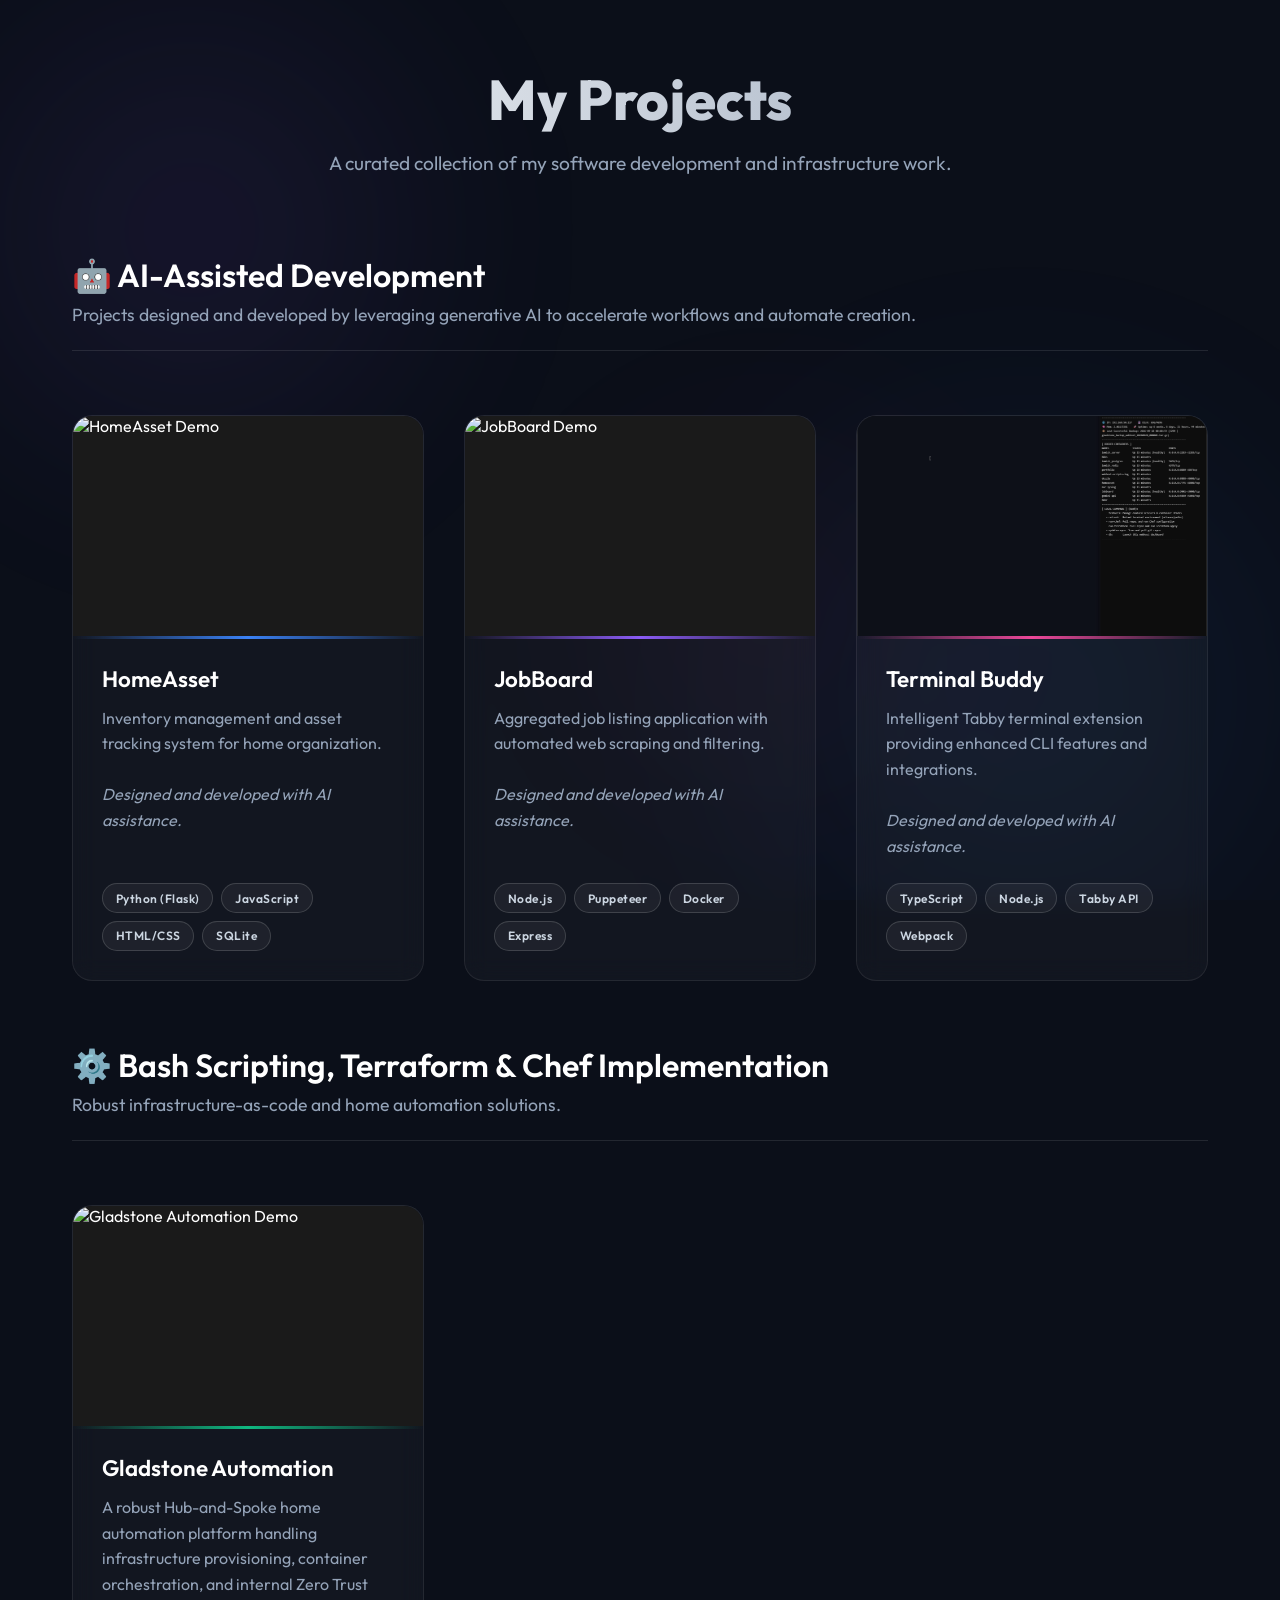
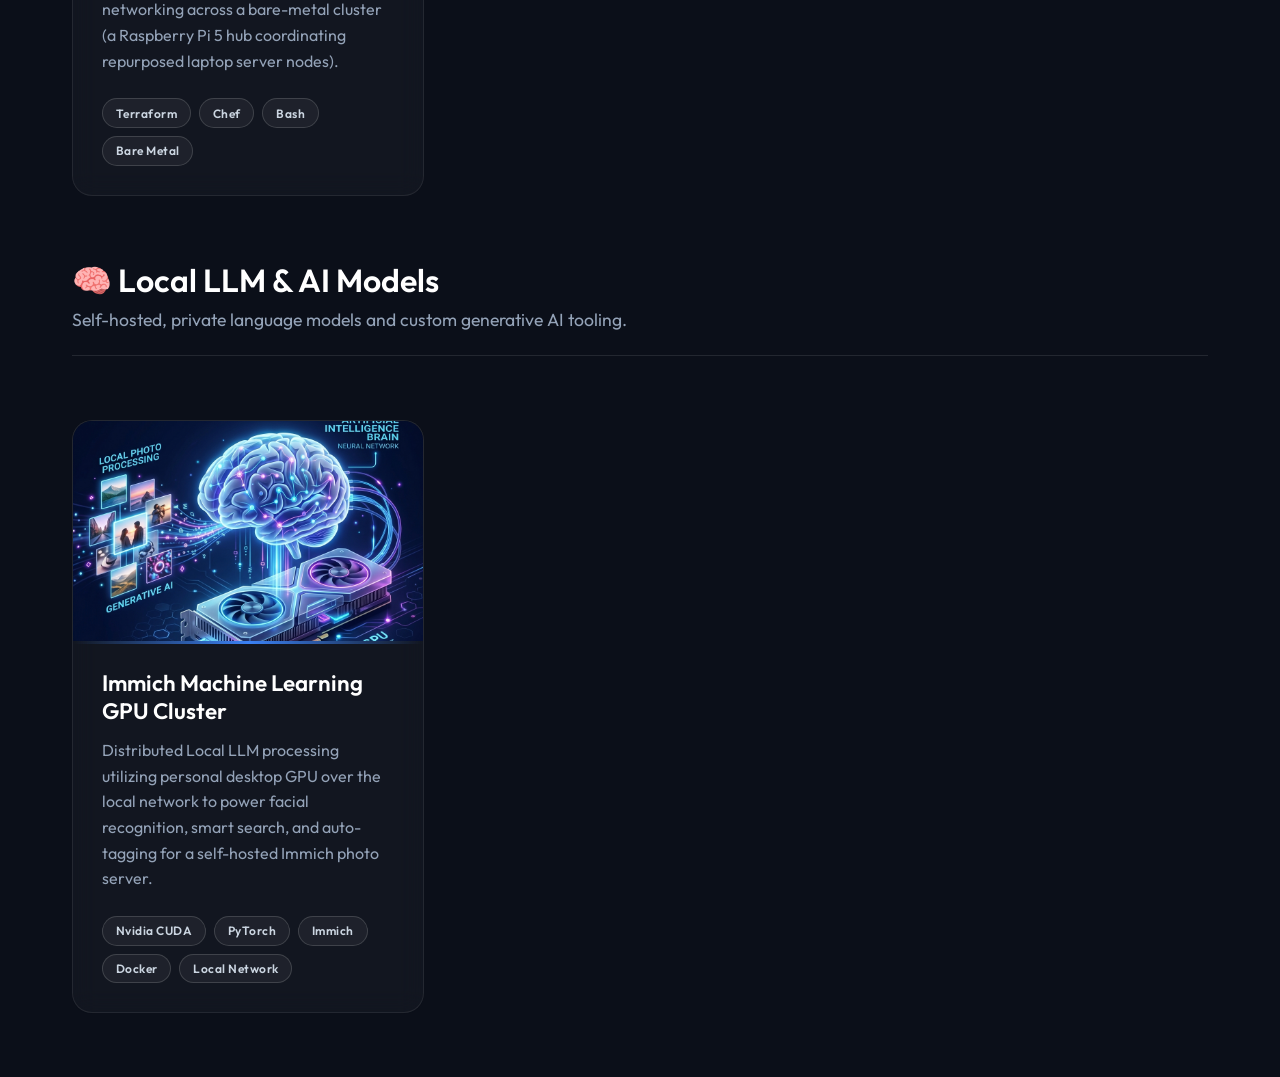
==== index.html @ e8f05f0a "feat: Add Mermaid JS architecture maps and Local LLM Immich cluster card" ====
<!DOCTYPE html>
<html lang="en">
<head>
    <meta charset="UTF-8">
    <meta name="viewport" content="width=device-width, initial-scale=1.0">
    <title>Portfolio Showcase</title>
    <link rel="stylesheet" href="portfolio.css?v=4">
    <link href="https://fonts.googleapis.com/css2?family=Outfit:wght@300;400;600;800&display=swap" rel="stylesheet">
    <script type="module">
        import mermaid from 'https://cdn.jsdelivr.net/npm/mermaid@10.6.1/dist/mermaid.esm.min.mjs';
        mermaid.initialize({ startOnLoad: false, theme: 'dark', backgroundColor: 'transparent' });
        window.mermaid = mermaid;
    </script>
</head>
<body>
    <div class="background-orbs">
        <div class="orb orb-1"></div>
        <div class="orb orb-2"></div>
        <div class="orb orb-3"></div>
    </div>

    <main class="container">
        <header>
            <h1>My Projects</h1>
            <p>A curated collection of my software development and infrastructure work.</p>
        </header>

        <!-- AI Assisted Projects Section -->
        <div class="section-header">
            <h2>🤖 AI-Assisted Development</h2>
            <p>Projects designed and developed by leveraging generative AI to accelerate workflows and automate creation.</p>
        </div>
        <section class="grid">
            <!-- Project Card 1: HomeAsset -->
            <article class="card" onclick="openModal('modal-homeasset')">
                <div class="card-image-container">
                    <img src="assets/homeasset.gif" alt="HomeAsset Demo" onerror="this.onerror=null; this.src='https://via.placeholder.com/400x250/1a1a1a/555555?text=HomeAsset'">
                </div>
                <div class="card-content">
                    <div class="accent-line accent-blue"></div>
                    <h2>HomeAsset</h2>
                    <p>Inventory management and asset tracking system for home organization.<br><br><em>Designed and developed with AI assistance.</em></p>
                    <div class="tech-stack">
                        <span class="badge">Python (Flask)</span>
                        <span class="badge">JavaScript</span>
                        <span class="badge">HTML/CSS</span>
                        <span class="badge">SQLite</span>
                    </div>
                </div>
            </article>

            <!-- Project Card 2: JobBoard -->
            <article class="card" onclick="openModal('modal-jobboard')">
                <div class="card-image-container">
                    <img src="assets/jobboard.gif" alt="JobBoard Demo" onerror="this.onerror=null; this.src='https://via.placeholder.com/400x250/1a1a1a/555555?text=JobBoard'">
                </div>
                <div class="card-content">
                    <div class="accent-line accent-purple"></div>
                    <h2>JobBoard</h2>
                    <p>Aggregated job listing application with automated web scraping and filtering.<br><br><em>Designed and developed with AI assistance.</em></p>
                    <div class="tech-stack">
                        <span class="badge">Node.js</span>
                        <span class="badge">Puppeteer</span>
                        <span class="badge">Docker</span>
                        <span class="badge">Express</span>
                    </div>
                </div>
            </article>

            <!-- Project Card 3: Terminal Buddy -->
            <article class="card" onclick="openModal('modal-terminalbuddy')">
                <div class="card-image-container">
                    <img src="assets/terminalbuddy/Tabby_jsAv2zhqUm.gif" alt="TerminalBuddy Demo" onerror="this.onerror=null; this.src='https://via.placeholder.com/400x250/1a1a1a/555555?text=TerminalBuddy'">
                </div>
                <div class="card-content">
                    <div class="accent-line accent-pink"></div>
                    <h2>Terminal Buddy</h2>
                    <p>Intelligent Tabby terminal extension providing enhanced CLI features and integrations.<br><br><em>Designed and developed with AI assistance.</em></p>
                    <div class="tech-stack">
                        <span class="badge">TypeScript</span>
                        <span class="badge">Node.js</span>
                        <span class="badge">Tabby API</span>
                        <span class="badge">Webpack</span>
                    </div>
                </div>
            </article>
        </section>

        <!-- Infrastructure Section -->
        <div class="section-header" style="margin-top: 4rem;">
            <h2>⚙️ Bash Scripting, Terraform & Chef Implementation</h2>
            <p>Robust infrastructure-as-code and home automation solutions.</p>
        </div>
        <section class="grid">
            <!-- Project Card 4: Gladstone Automation -->
            <article class="card" onclick="openModal('modal-gladstone')">
                <div class="card-image-container">
                    <img src="assets/gladstone.gif" alt="Gladstone Automation Demo" onerror="this.onerror=null; this.src='https://via.placeholder.com/400x250/1a1a1a/555555?text=Gladstone+Automation'">
                </div>
                <div class="card-content">
                    <div class="accent-line accent-green"></div>
                    <h2>Gladstone Automation</h2>
                    <p>A robust Hub-and-Spoke home automation platform handling infrastructure provisioning, container orchestration, and internal Zero Trust networking across a bare-metal cluster (a Raspberry Pi 5 hub coordinating repurposed laptop server nodes).</p>
                    <div class="tech-stack">
                        <span class="badge">Terraform</span>
                        <span class="badge">Chef</span>
                        <span class="badge">Bash</span>
                        <span class="badge">Bare Metal</span>
                    </div>
                </div>
            </article>
        </section>

        <!-- Local LLM Section -->
        <div class="section-header" style="margin-top: 4rem;">
            <h2>🧠 Local LLM & AI Models</h2>
            <p>Self-hosted, private language models and custom generative AI tooling.</p>
        </div>
        <section class="grid">
            <!-- Project Card 5: Local LLM Immich -->
            <article class="card" onclick="openModal('modal-localllm')">
                <div class="card-image-container">
                    <img src="assets/localllm/cover.png" alt="Local LLM Infrastructure" onerror="this.onerror=null; this.src='https://via.placeholder.com/400x250/1a1a1a/555555?text=Local+LLM'">
                </div>
                <div class="card-content">
                    <div class="accent-line accent-blue"></div>
                    <h2>Immich Machine Learning GPU Cluster</h2>
                    <p>Distributed Local LLM processing utilizing personal desktop GPU over the local network to power facial recognition, smart search, and auto-tagging for a self-hosted Immich photo server.</p>
                    
                    <div class="tech-stack">
                        <span class="badge">Nvidia CUDA</span>
                        <span class="badge">PyTorch</span>
                        <span class="badge">Immich</span>
                        <span class="badge">Docker</span>
                        <span class="badge">Local Network</span>
                    </div>
                </div>
            </article>
        </section>
    </main>

    <!-- Modal Base Structure -->
    <div id="project-modal" class="modal">
        <div class="modal-content">
            <span class="close-button" onclick="closeModal()">&times;</span>
            <div id="modal-body"></div>
        </div>
    </div>

    <!-- Hidden Content for Modals (Easy to edit) -->
    <div style="display: none;">
        <div id="modal-homeasset">
            <h2>HomeAsset</h2>
            <p><strong>HomeAsset</strong> is a comprehensive inventory management and asset tracking system specifically designed for home organization. Built with Python and Flask on the backend, and utilizing a responsive JavaScript/CSS frontend backed by SQLite, it provides a seamless way to catalog valuables, electronics, and household items.</p>
            <p>The application solves the problem of decentralized home inventory by offering an intuitive interface to log items, track their locations, and manage details such as purchase dates, warranty periods, and estimated values. This ensures you always have a secure, digital record of your home assets for insurance and organizational purposes.</p>
            <div class="modal-media-gallery">
                <p><em>(Add your images and GIFs in the index.html file here)</em></p>
            </div>
            <a href="https://github.com/pmitchell-dev/HomeAsset" target="_blank" class="github-link">View Repository on GitHub</a>
        </div>

        <div id="modal-jobboard">
            <h2>JobBoard</h2>
            <p><strong>JobBoard</strong> is an advanced, AI-assisted Kanban board tailored specifically for tracking job applications, interviews, and offers throughout the recruitment lifecycle.</p>
            <p>Beyond traditional drag-and-drop tracking, JobBoard leverages generative AI integration to automatically tailor cover letters and resume bullet points based on the specific job description you are applying for. The system maintains master documents and intelligently generates customized materials to dramatically accelerate the application process while ensuring high-quality, targeted submissions.</p>
            <div class="modal-media-gallery">
                <p><em>(Add your images and GIFs in the index.html file here)</em></p>
            </div>
            <a href="https://github.com/pmitchell-dev/JobBoard" target="_blank" class="github-link">View Repository on GitHub</a>
        </div>

        <div id="modal-terminalbuddy">
            <h2>Terminal Buddy</h2>
            <p><strong>Terminal Buddy</strong> is a powerful, context-aware extension built for the Tabby terminal. It intelligently adds a dynamic companion panel to both local sessions (PowerShell/CMD) and remote SSH sessions (Linux).</p>
            <p>The plugin tracks what you're doing in real-time through deep shell integration. When you run common commands (like <code>vi</code>, <code>tar</code>, or <code>grep</code>), it instantly pulls up relevant cheat sheets. When idling at the shell prompt, it displays your custom server dashboard. You can even create and edit your own custom cheat sheets directly through the built-in UI!</p>
            <div class="modal-media-gallery">
                <img src="assets/terminalbuddy/Tabby_jsAv2zhqUm.gif" alt="Terminal Buddy Demo GIF">
            </div>
            <a href="https://github.com/pmitchell-dev/TerminalBuddy" target="_blank" class="github-link">View Repository on GitHub</a>
        </div>

        <div id="modal-gladstone">
            <h2>Gladstone Automation</h2>
            <p><strong>Gladstone Automation</strong> is a robust Infrastructure-as-Code (IaC) home lab deployment built around a highly resilient Hub-and-Spoke architecture.</p>
            <p>It utilizes a central Raspberry Pi 5 acting as the Hub, orchestrated via raw Bash scripting, which controls and monitors distributed 'Spoke' nodes (repurposed laptops running Debian). The entire spoke infrastructure is strictly managed using <strong>Terraform</strong> and <strong>Chef</strong> to guarantee reproducible, automated deployments of Docker containers, secure networking tunnels, and system configurations with zero manual intervention required.</p>
            <div class="modal-media-gallery">
                <h3 style="color: #fff; margin-top: 1rem; font-weight: 600;">Architecture Topology Map</h3>
                <div style="background: rgba(255,255,255,0.03); padding: 2rem 1rem; border-radius: 12px; border: 1px solid var(--card-border); overflow-x: auto; display: flex; justify-content: center;">
                    <pre class="mermaid">
flowchart TD
    Internet((Public Internet)) <--> CF[Cloudflare Zero Trust Tunnel]
    
    subgraph HomeNetwork [Local Home Network]
        CF <--> Router[Home Router Firewall]
        Router <--> Hub[Hub Node: Raspberry Pi 5]
        Router <--> Spoke1[Spoke Node: Webhost Laptop]
        Router <--> Spoke2[Spoke Node: Media Server]
        
        Hub -- "Orchestrates & Monitors" --> Spoke1
        Hub -- "Orchestrates & Monitors" --> Spoke2
        
        subgraph Spoke1 [Webhost Spoke]
            Chef1[Chef Client] --> Docker1[Docker Engine]
            Terraform1[Terraform Agent] --> Docker1
            Docker1 --> Nginx[Nginx Reverse Proxy]
        end
    end
                    </pre>
                </div>
            </div>
            <a href="https://github.com/pmitchell-dev/gladstone-automation" target="_blank" class="github-link">View Repository on GitHub</a>
        </div>
        <div id="modal-localllm">
            <h2>Immich Machine Learning GPU Cluster</h2>
            <p><strong>Distributed Local LLM processing</strong> across a secure local network to supercharge the intelligence of a self-hosted Immich photo server.</p>
            <p>Instead of relying on cloud services for AI features, this project bridges a dedicated, energy-efficient Linux server (running Immich) with a high-performance personal Windows desktop machine via the local network. By offloading the extremely heavy Machine Learning computations (facial recognition algorithms, CLIP model smart-search indexing, and object auto-tagging) to the personal desktop's discrete GPU (Nvidia CUDA), the system achieves near-instantaneous AI processing speeds without causing thermal throttling or latency on the main webhost.</p>
            
            <div class="modal-media-gallery">
                <h3 style="color: #fff; margin-top: 1rem; font-weight: 600;">Data Flow Architecture</h3>
                <div style="background: rgba(255,255,255,0.03); padding: 2rem 1rem; border-radius: 12px; border: 1px solid var(--card-border); overflow-x: auto; display: flex; justify-content: center;">
                    <pre class="mermaid">
flowchart LR
    Phone[Mobile App] -- "Uploads Photo" --> ImmichServer[Immich Linux Server]
    
    subgraph LAN [Local Network]
        ImmichServer -- "Sends task & tensor data" --> PC[Personal Desktop PC]
        
        subgraph PC [Personal Desktop PC]
            GPU[Nvidia GPU / CUDA]
            ML[Immich ML Docker Container]
            ML <--> GPU
        end
        
        PC -- "Returns computed vectors/tags" --> ImmichServer
    end
                    </pre>
                </div>
            </div>
            
            <p style="color: var(--text-secondary); text-align: center; margin-top: 2.5rem; font-size: 0.95rem;"><em>Source code is completely local and proprietary. No public GitHub repository is available.</em></p>
        </div>
    </div>

    <!-- Modal Scripts -->
    <script>
        const modal = document.getElementById("project-modal");
        const modalBody = document.getElementById("modal-body");

        function openModal(contentId) {
            const content = document.getElementById(contentId).innerHTML;
            modalBody.innerHTML = content;
            modal.style.display = "flex";
            
            // Render Mermaid diagrams if they exist in the new content
            setTimeout(() => {
                if (window.mermaid) {
                    window.mermaid.run({ querySelector: '#modal-body .mermaid' });
                }
            }, 50);

            // Small delay to allow display:flex to apply before adding opacity class for animation
            setTimeout(() => {
                modal.classList.add("show");
            }, 10);
            
            // Prevent scrolling on the body when modal is open
            document.body.style.overflow = "hidden";
        }

        function closeModal() {
            modal.classList.remove("show");
            setTimeout(() => {
                modal.style.display = "none";
                document.body.style.overflow = "auto";
            }, 300); // Wait for transition to finish
        }

        // Close when clicking outside the modal
        window.onclick = function(event) {
            if (event.target == modal) {
                closeModal();
            }
        }
    </script>
</body>
</html>
---- portfolio.css ----
:root {
    --bg-color: #0b0f19;
    --card-bg: rgba(255, 255, 255, 0.03);
    --card-border: rgba(255, 255, 255, 0.08);
    --text-primary: #ffffff;
    --text-secondary: #94a3b8;
    
    --accent-blue: #3b82f6;
    --accent-purple: #8b5cf6;
    --accent-pink: #ec4899;
    --accent-green: #10b981;
}

* {
    margin: 0;
    padding: 0;
    box-sizing: border-box;
}

body {
    background-color: var(--bg-color);
    color: var(--text-primary);
    font-family: 'Outfit', sans-serif;
    min-height: 100vh;
    overflow-x: hidden;
    position: relative;
}

/* Background Orbs for Glassmorphism */
.background-orbs {
    position: fixed;
    top: 0; left: 0; right: 0; bottom: 0;
    z-index: -1;
    overflow: hidden;
}

.orb {
    position: absolute;
    border-radius: 50%;
    filter: blur(100px);
    opacity: 0.4;
    animation: float 20s infinite alternate;
}

.orb-1 {
    top: -10%; left: -10%;
    width: 50vw; height: 50vw;
    background: radial-gradient(circle, rgba(139,92,246,0.3) 0%, rgba(0,0,0,0) 70%);
}

.orb-2 {
    bottom: -20%; right: -10%;
    width: 60vw; height: 60vw;
    background: radial-gradient(circle, rgba(59,130,246,0.25) 0%, rgba(0,0,0,0) 70%);
    animation-delay: -5s;
}

.orb-3 {
    top: 40%; left: 40%;
    width: 40vw; height: 40vw;
    background: radial-gradient(circle, rgba(236,72,153,0.15) 0%, rgba(0,0,0,0) 70%);
    animation-delay: -10s;
}

@keyframes float {
    0% { transform: translate(0, 0) scale(1); }
    100% { transform: translate(5%, 5%) scale(1.1); }
}

/* Layout */
.container {
    max-width: 1200px;
    margin: 0 auto;
    padding: 4rem 2rem;
}

header {
    text-align: center;
    margin-bottom: 5rem;
}

header h1 {
    font-size: 3.5rem;
    font-weight: 800;
    margin-bottom: 1rem;
    background: linear-gradient(to right, #fff, #94a3b8);
    -webkit-background-clip: text;
    -webkit-text-fill-color: transparent;
}

header p {
    font-size: 1.2rem;
    color: var(--text-secondary);
}

/* Grid */
.grid {
    display: grid;
    grid-template-columns: repeat(auto-fill, minmax(320px, 1fr));
    gap: 2.5rem;
}

/* Cards */
.card {
    background: var(--card-bg);
    border: 1px solid var(--card-border);
    border-radius: 20px;
    overflow: hidden;
    backdrop-filter: blur(12px);
    -webkit-backdrop-filter: blur(12px);
    transition: transform 0.3s ease, box-shadow 0.3s ease, border-color 0.3s ease;
    display: flex;
    flex-direction: column;
}

.card:hover {
    transform: translateY(-8px);
    border-color: rgba(255, 255, 255, 0.2);
    box-shadow: 0 20px 40px rgba(0, 0, 0, 0.4);
}

.card-image-container {
    width: 100%;
    height: 220px;
    overflow: hidden;
    background: #1a1a1a;
}

.card-image-container img {
    width: 100%;
    height: 100%;
    object-fit: cover;
    transition: transform 0.5s ease;
}

.card:hover .card-image-container img {
    transform: scale(1.05);
}

.card-content {
    padding: 1.8rem;
    flex-grow: 1;
    display: flex;
    flex-direction: column;
    position: relative;
}

.accent-line {
    position: absolute;
    top: 0; left: 0; right: 0;
    height: 3px;
}

.accent-blue { background: linear-gradient(90deg, transparent, var(--accent-blue), transparent); }
.accent-purple { background: linear-gradient(90deg, transparent, var(--accent-purple), transparent); }
.accent-pink { background: linear-gradient(90deg, transparent, var(--accent-pink), transparent); }
.accent-green { background: linear-gradient(90deg, transparent, var(--accent-green), transparent); }

.card h2 {
    font-size: 1.4rem;
    font-weight: 600;
    margin-bottom: 0.8rem;
    color: var(--text-primary);
}

.card p {
    font-size: 1rem;
    color: var(--text-secondary);
    line-height: 1.6;
}

/* Responsive */
@media (max-width: 768px) {
    header h1 { font-size: 2.8rem; }
    .grid { grid-template-columns: 1fr; }
}

.tech-stack {
    margin-top: auto;
    padding-top: 1.5rem;
    display: flex;
    flex-wrap: wrap;
    gap: 0.5rem;
}

.badge {
    background: rgba(255, 255, 255, 0.05);
    border: 1px solid rgba(255, 255, 255, 0.15);
    padding: 0.4rem 0.8rem;
    border-radius: 20px;
    font-size: 0.75rem;
    font-weight: 600;
    letter-spacing: 0.5px;
    color: #cbd5e1;
    transition: all 0.2s ease;
}

.badge:hover {
    background: rgba(255, 255, 255, 0.1);
    color: #fff;
    border-color: rgba(255, 255, 255, 0.3);
}

/* Section Headers */
.section-header {
    width: 100%;
    margin-bottom: 4rem;
    text-align: left;
    border-bottom: 1px solid rgba(255, 255, 255, 0.1);
    padding-bottom: 1.5rem;
}

.section-header h2 {
    font-size: 2rem;
    font-weight: 600;
    color: var(--text-primary);
    margin-bottom: 0.5rem;
}

.section-header p {
    font-size: 1.1rem;
    color: var(--text-secondary);
}

/* Card Updates */
.card {
    cursor: pointer;
}

/* Modal Styles */
.modal {
    display: none;
    position: fixed;
    z-index: 1000;
    left: 0;
    top: 0;
    width: 100%;
    height: 100%;
    background-color: rgba(0, 0, 0, 0.85);
    backdrop-filter: blur(8px);
    -webkit-backdrop-filter: blur(8px);
    align-items: center;
    justify-content: center;
    opacity: 0;
    transition: opacity 0.3s ease;
}

.modal.show {
    opacity: 1;
}

.modal-content {
    background-color: var(--bg-color);
    border: 1px solid var(--card-border);
    border-radius: 20px;
    width: 90%;
    max-width: 800px;
    max-height: 90vh;
    overflow-y: auto;
    padding: 3rem;
    position: relative;
    box-shadow: 0 25px 50px -12px rgba(0, 0, 0, 0.8);
    transform: translateY(20px) scale(0.95);
    transition: transform 0.3s cubic-bezier(0.175, 0.885, 0.32, 1.275);
}

.modal.show .modal-content {
    transform: translateY(0) scale(1);
}

.close-button {
    color: var(--text-secondary);
    position: absolute;
    top: 1.5rem;
    right: 2rem;
    font-size: 2.5rem;
    font-weight: 300;
    cursor: pointer;
    transition: color 0.2s ease;
    line-height: 1;
}

.close-button:hover {
    color: #fff;
}

#modal-body h2 {
    font-size: 2.2rem;
    margin-bottom: 1rem;
    color: var(--text-primary);
    background: linear-gradient(to right, #fff, #94a3b8);
    -webkit-background-clip: text;
    -webkit-text-fill-color: transparent;
}

#modal-body p {
    font-size: 1.1rem;
    line-height: 1.7;
    color: var(--text-secondary);
    margin-bottom: 1.5rem;
}

.modal-media-gallery {
    display: flex;
    flex-direction: column;
    gap: 2rem;
    margin-top: 2.5rem;
}

.modal-media-gallery img, .modal-media-gallery video {
    width: 100%;
    border-radius: 12px;
    border: 1px solid var(--card-border);
    box-shadow: 0 10px 30px rgba(0,0,0,0.3);
}

.github-link {
    display: inline-block;
    margin-top: 2rem;
    padding: 0.8rem 2rem;
    background: linear-gradient(135deg, var(--accent-blue), #2563eb);
    border: none;
    border-radius: 8px;
    color: #fff;
    text-decoration: none;
    font-weight: 600;
    letter-spacing: 0.5px;
    transition: all 0.3s ease;
    text-align: center;
    box-shadow: 0 4px 15px rgba(59, 130, 246, 0.3);
}

.github-link:hover {
    background: linear-gradient(135deg, #2563eb, var(--accent-blue));
    transform: translateY(-2px);
    box-shadow: 0 8px 25px rgba(59, 130, 246, 0.5);
    color: #fff;
}
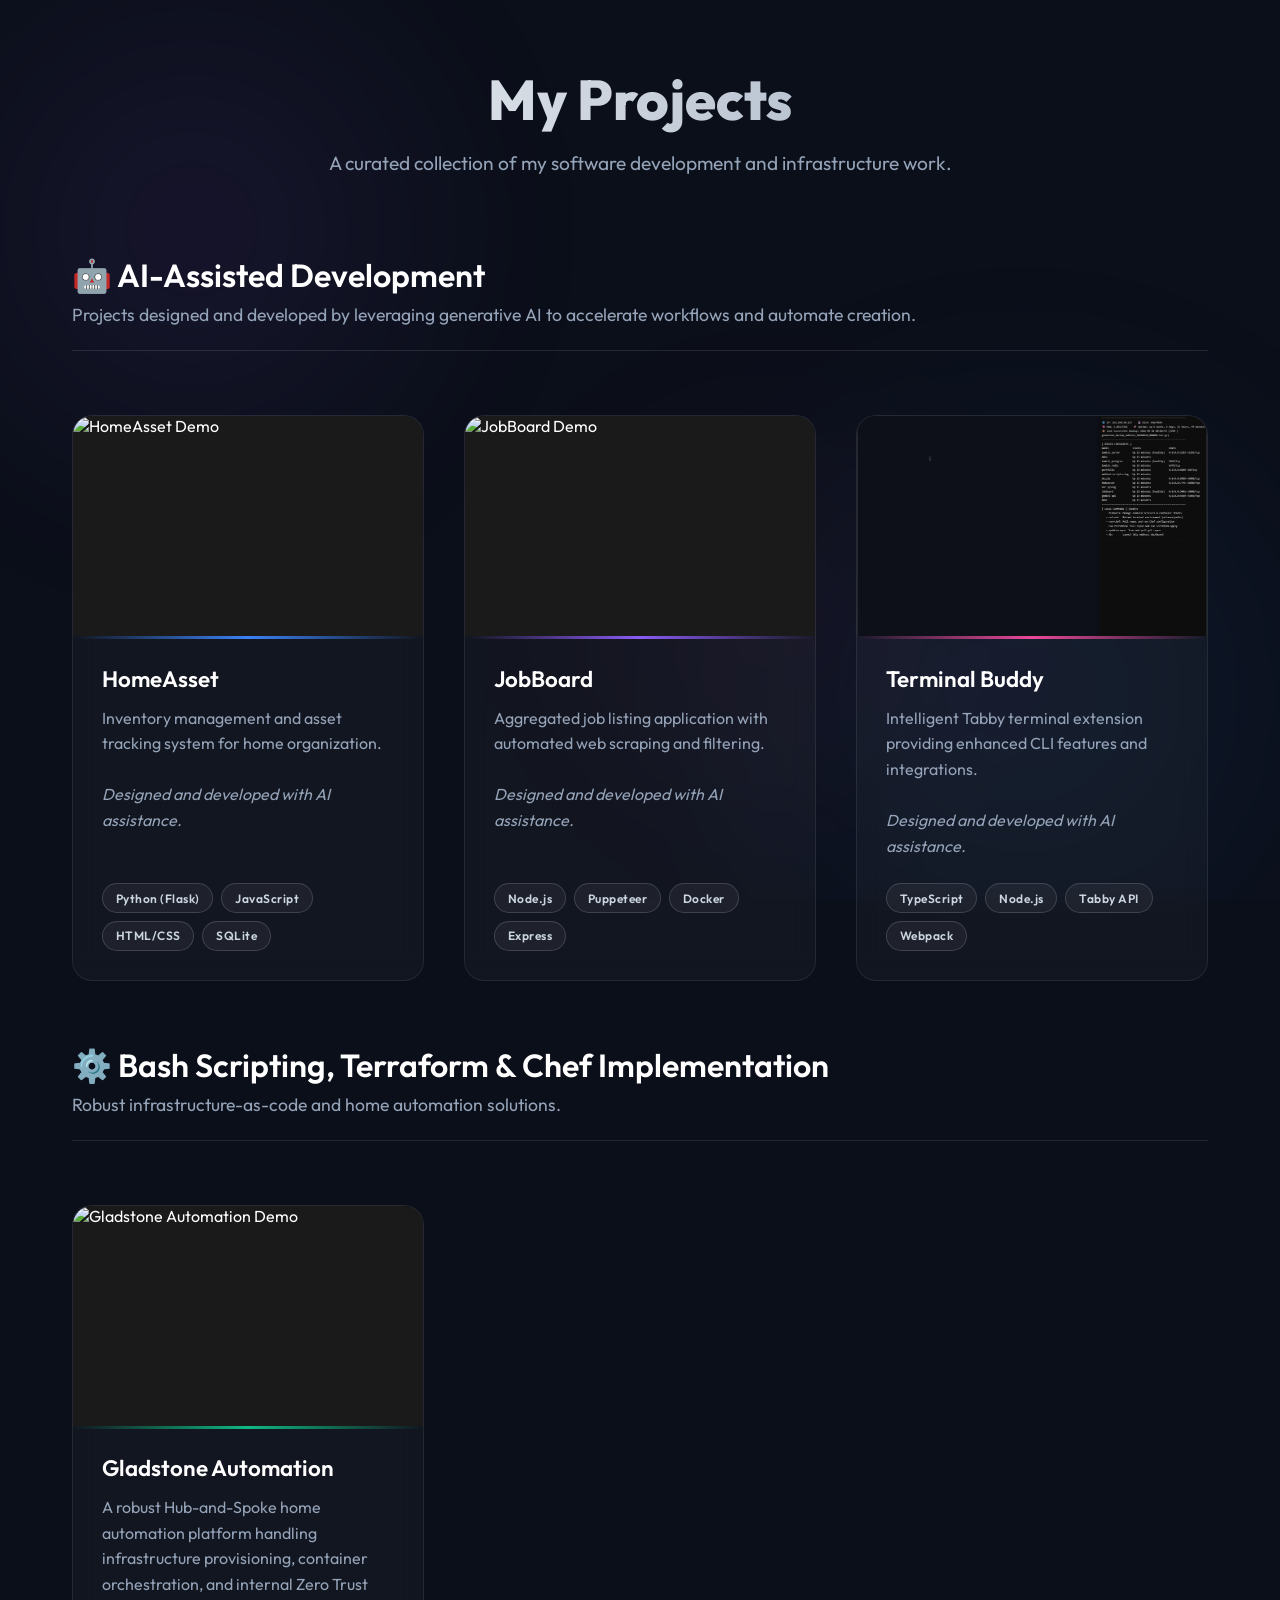
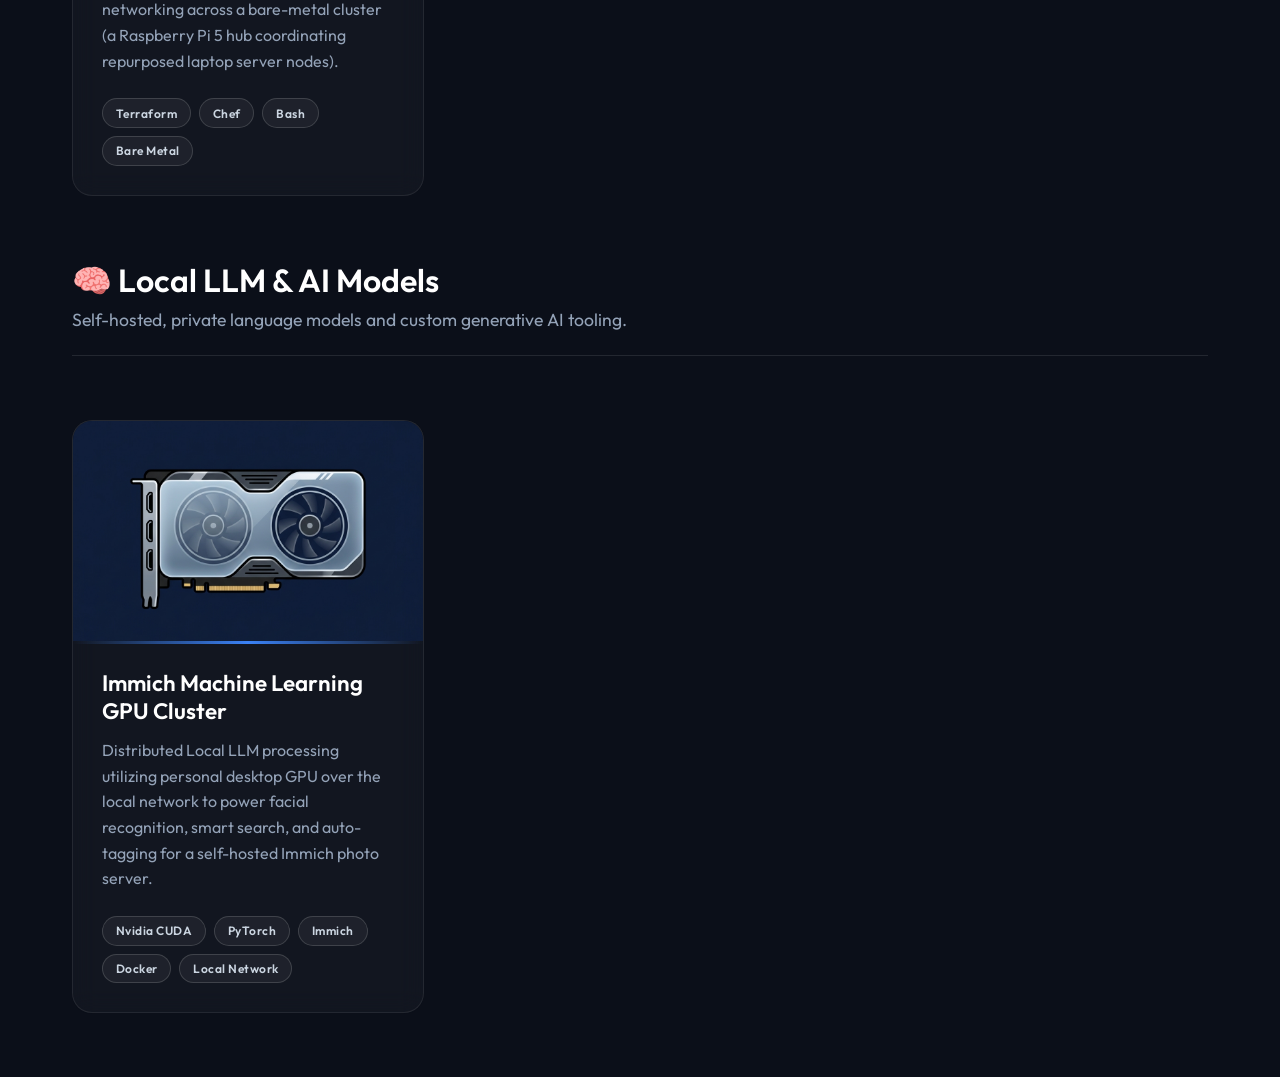
==== commit c97ef9b0: "feat: Add mouse wheel zooming to architecture maps and update local llm cover art" ====
--- a/index.html
+++ b/index.html
@@ -236,8 +236,6 @@
                     </pre>
                 </div>
             </div>
-            
-            <p style="color: var(--text-secondary); text-align: center; margin-top: 2.5rem; font-size: 0.95rem;"><em>Source code is completely local and proprietary. No public GitHub repository is available.</em></p>
         </div>
     </div>
 
@@ -254,7 +252,28 @@
             // Render Mermaid diagrams if they exist in the new content
             setTimeout(() => {
                 if (window.mermaid) {
-                    window.mermaid.run({ querySelector: '#modal-body .mermaid' });
+                    window.mermaid.run({ querySelector: '#modal-body .mermaid' }).then(() => {
+                        const svgElement = document.querySelector('#modal-body .mermaid svg');
+                        if (svgElement) {
+                            svgElement.style.transition = 'transform 0.1s ease-out';
+                            svgElement.style.transformOrigin = 'center center';
+                            let scale = 1;
+                            
+                            // Mouse wheel zoom
+                            svgElement.parentElement.addEventListener('wheel', (e) => {
+                                e.preventDefault();
+                                scale += e.deltaY * -0.0015;
+                                scale = Math.min(Math.max(0.5, scale), 4);
+                                svgElement.style.transform = `scale(${scale})`;
+                            }, { passive: false });
+                            
+                            // Double click to reset zoom
+                            svgElement.parentElement.addEventListener('dblclick', () => {
+                                scale = 1;
+                                svgElement.style.transform = `scale(${scale})`;
+                            });
+                        }
+                    });
                 }
             }, 50);
 
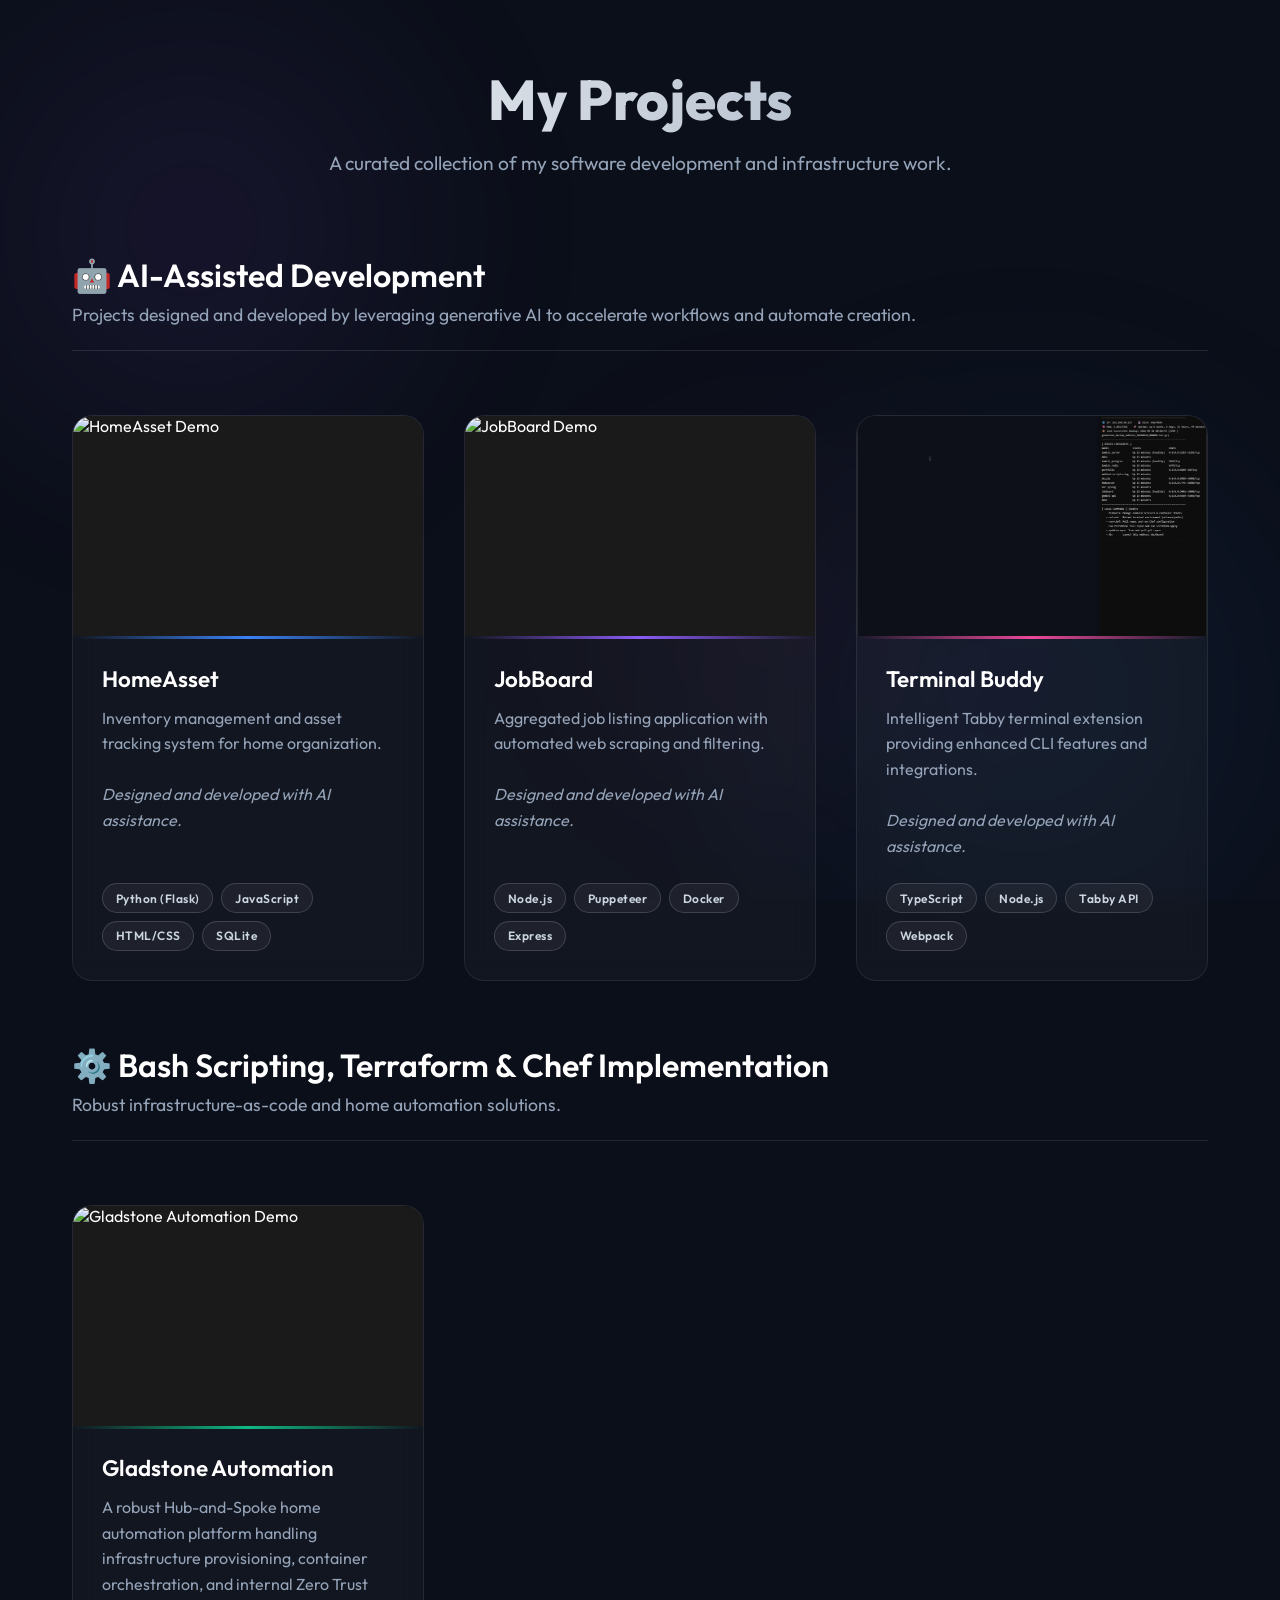
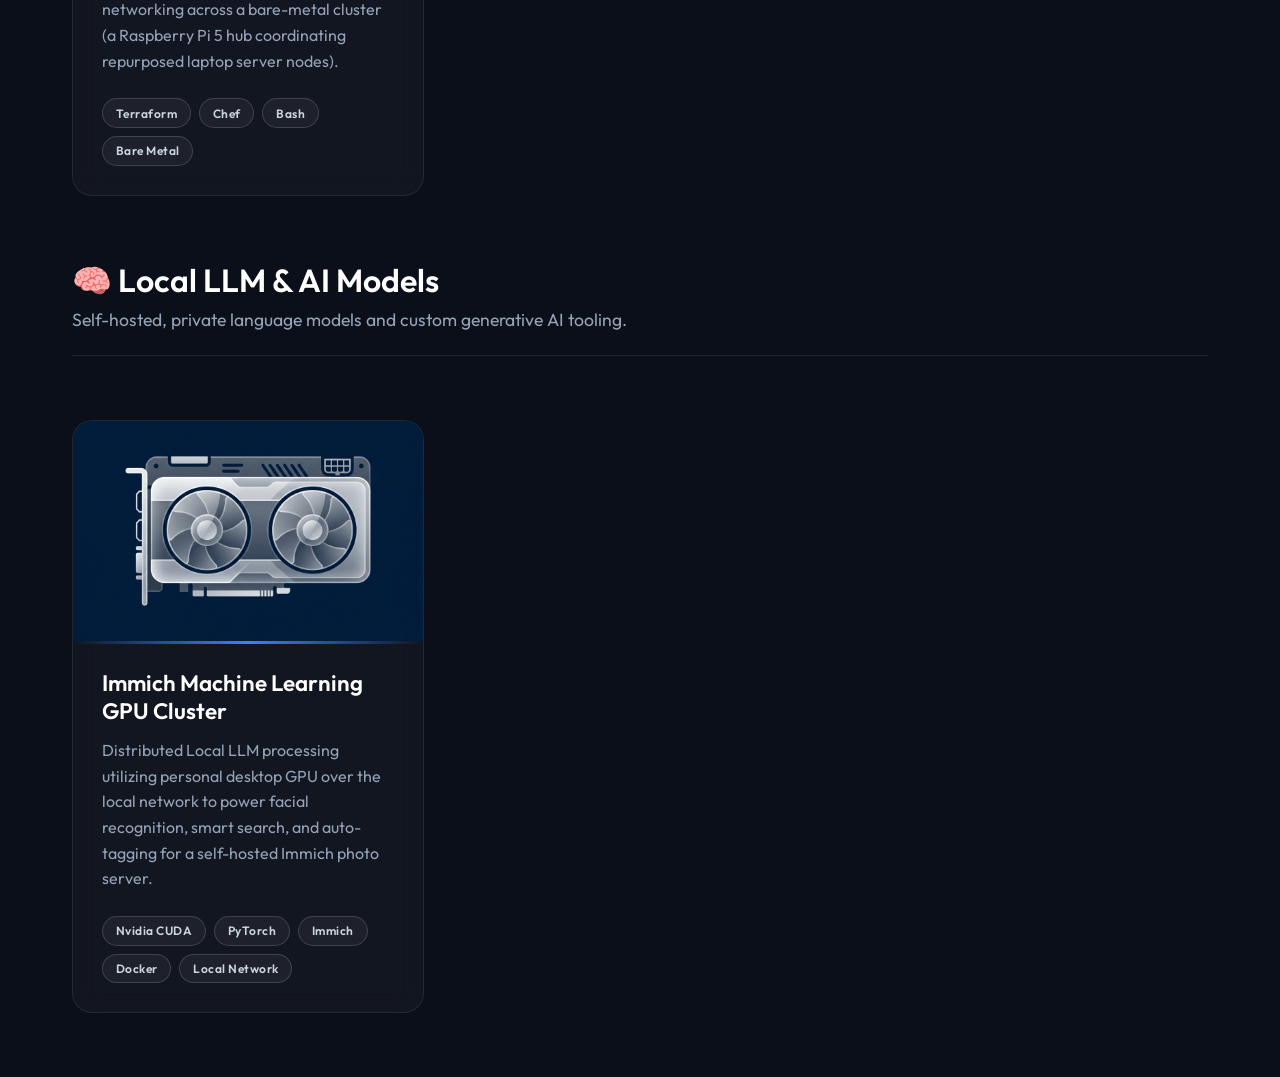
==== commit f7487443: "style: Make maps larger and update GPU image name" ====
--- a/index.html
+++ b/index.html
@@ -120,7 +120,7 @@
             <!-- Project Card 5: Local LLM Immich -->
             <article class="card" onclick="openModal('modal-localllm')">
                 <div class="card-image-container">
-                    <img src="assets/localllm/cover.png" alt="Local LLM Infrastructure" onerror="this.onerror=null; this.src='https://via.placeholder.com/400x250/1a1a1a/555555?text=Local+LLM'">
+                    <img src="assets/localllm/gpu_cover.png" alt="Local LLM Infrastructure" onerror="this.onerror=null; this.src='https://via.placeholder.com/400x250/1a1a1a/555555?text=Local+LLM'">
                 </div>
                 <div class="card-content">
                     <div class="accent-line accent-blue"></div>
@@ -185,8 +185,8 @@
             <p>It utilizes a central Raspberry Pi 5 acting as the Hub, orchestrated via raw Bash scripting, which controls and monitors distributed 'Spoke' nodes (repurposed laptops running Debian). The entire spoke infrastructure is strictly managed using <strong>Terraform</strong> and <strong>Chef</strong> to guarantee reproducible, automated deployments of Docker containers, secure networking tunnels, and system configurations with zero manual intervention required.</p>
             <div class="modal-media-gallery">
                 <h3 style="color: #fff; margin-top: 1rem; font-weight: 600;">Architecture Topology Map</h3>
-                <div style="background: rgba(255,255,255,0.03); padding: 2rem 1rem; border-radius: 12px; border: 1px solid var(--card-border); overflow-x: auto; display: flex; justify-content: center;">
-                    <pre class="mermaid">
+                <div style="background: rgba(255,255,255,0.03); padding: 2rem 1rem; border-radius: 12px; border: 1px solid var(--card-border); overflow-x: auto; display: flex; justify-content: center; min-height: 500px; align-items: center;">
+                    <pre class="mermaid" style="min-width: 800px;">
 flowchart TD
     Internet((Public Internet)) <--> CF[Cloudflare Zero Trust Tunnel]
     
@@ -217,8 +217,8 @@
             
             <div class="modal-media-gallery">
                 <h3 style="color: #fff; margin-top: 1rem; font-weight: 600;">Data Flow Architecture</h3>
-                <div style="background: rgba(255,255,255,0.03); padding: 2rem 1rem; border-radius: 12px; border: 1px solid var(--card-border); overflow-x: auto; display: flex; justify-content: center;">
-                    <pre class="mermaid">
+                <div style="background: rgba(255,255,255,0.03); padding: 2rem 1rem; border-radius: 12px; border: 1px solid var(--card-border); overflow-x: auto; display: flex; justify-content: center; min-height: 400px; align-items: center;">
+                    <pre class="mermaid" style="min-width: 800px;">
 flowchart LR
     Phone[Mobile App] -- "Uploads Photo" --> ImmichServer[Immich Linux Server]
     
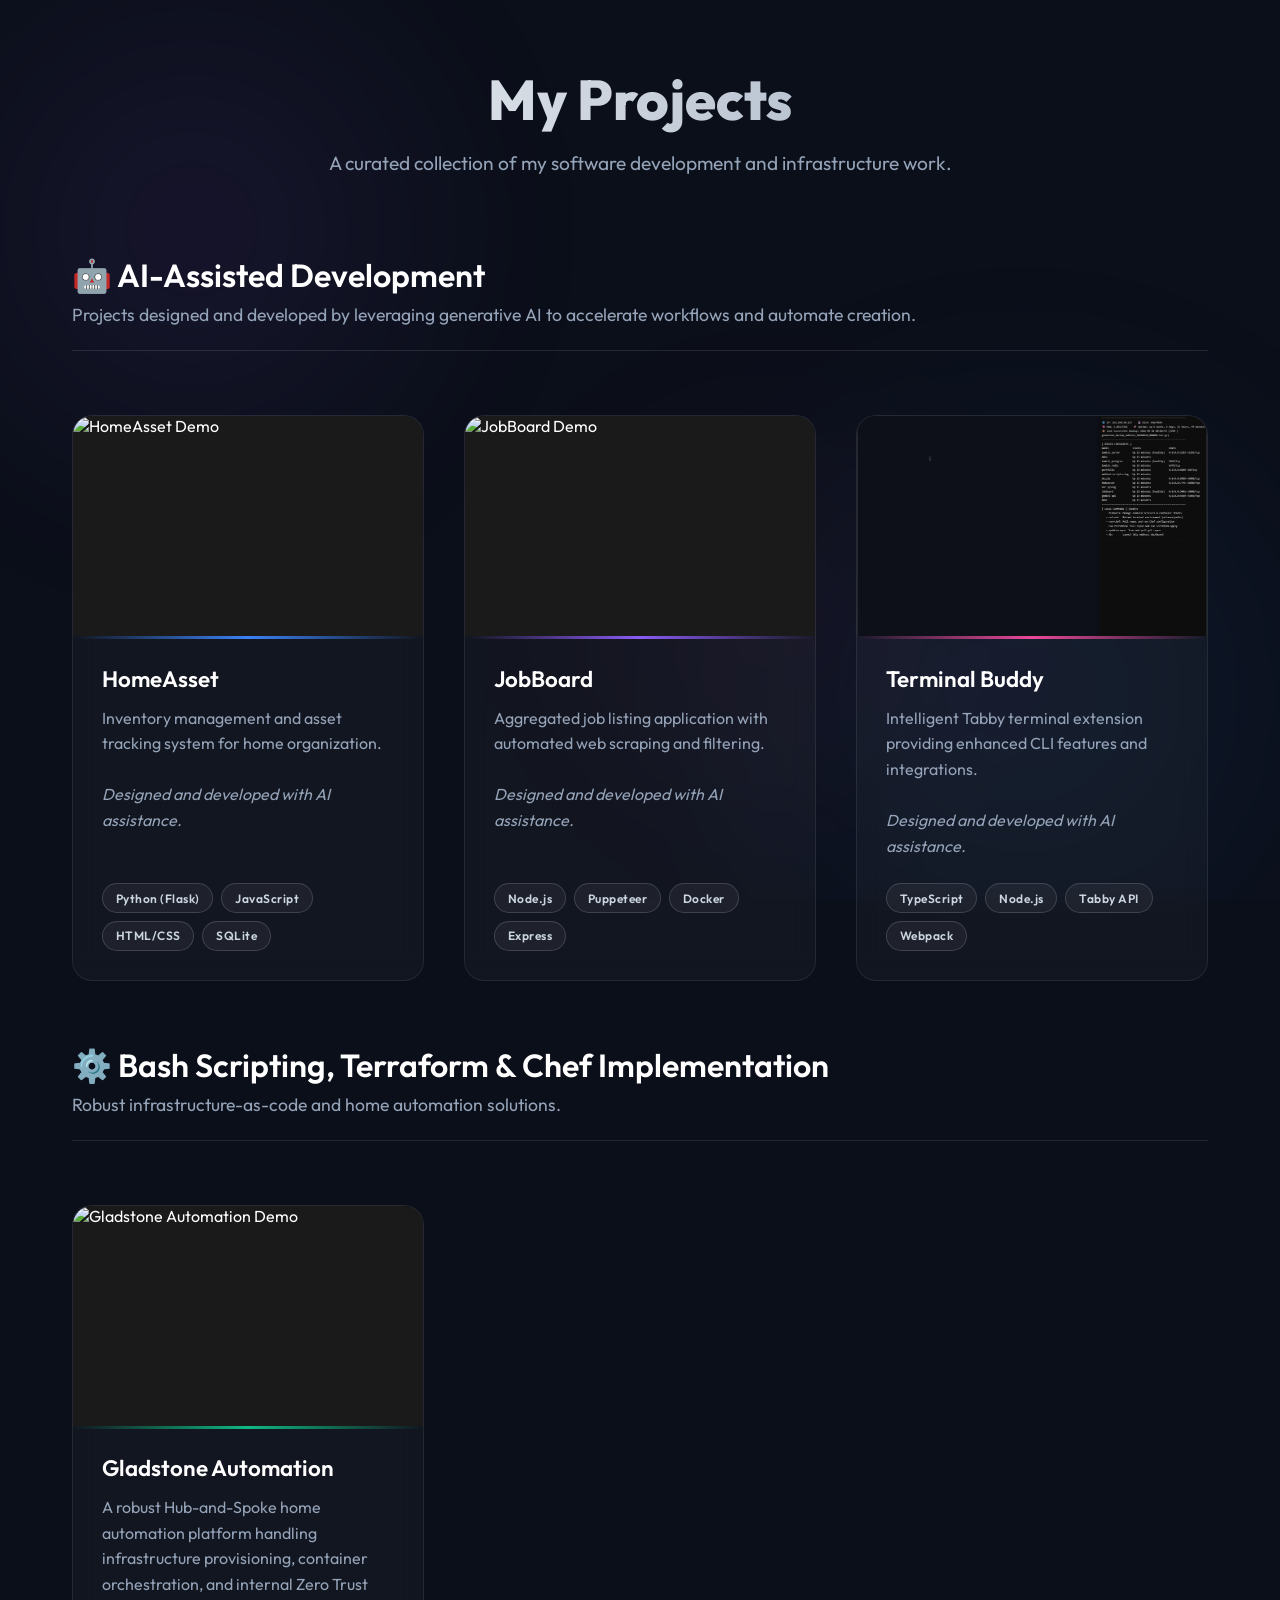
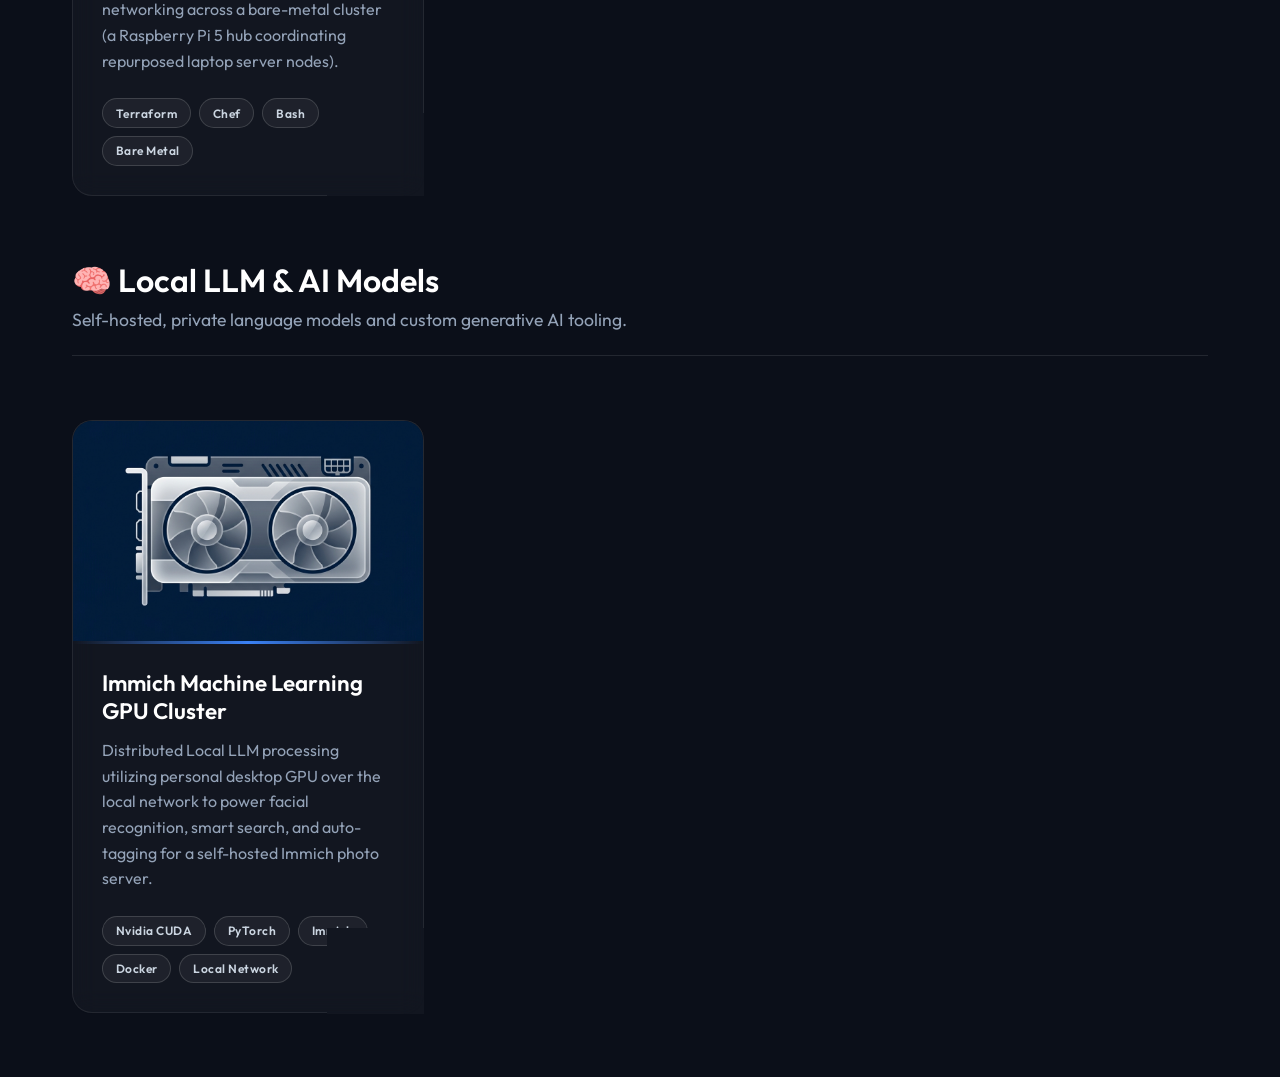
==== commit 3f636fbc: "feat: Add newly captured GIFs for JobBoard and HomeAsset" ====
--- a/index.html
+++ b/index.html
@@ -34,7 +34,7 @@
             <!-- Project Card 1: HomeAsset -->
             <article class="card" onclick="openModal('modal-homeasset')">
                 <div class="card-image-container">
-                    <img src="assets/homeasset.gif" alt="HomeAsset Demo" onerror="this.onerror=null; this.src='https://via.placeholder.com/400x250/1a1a1a/555555?text=HomeAsset'">
+                    <img src="assets/homeasset/chrome_OXzPfQniZL.gif" alt="HomeAsset Demo" onerror="this.onerror=null; this.src='https://via.placeholder.com/400x250/1a1a1a/555555?text=HomeAsset'">
                 </div>
                 <div class="card-content">
                     <div class="accent-line accent-blue"></div>
@@ -52,7 +52,7 @@
             <!-- Project Card 2: JobBoard -->
             <article class="card" onclick="openModal('modal-jobboard')">
                 <div class="card-image-container">
-                    <img src="assets/jobboard.gif" alt="JobBoard Demo" onerror="this.onerror=null; this.src='https://via.placeholder.com/400x250/1a1a1a/555555?text=JobBoard'">
+                    <img src="assets/jobboard/chrome_NDAxQqGmFa.gif" alt="JobBoard Demo" onerror="this.onerror=null; this.src='https://via.placeholder.com/400x250/1a1a1a/555555?text=JobBoard'">
                 </div>
                 <div class="card-content">
                     <div class="accent-line accent-purple"></div>
@@ -154,7 +154,7 @@
             <p><strong>HomeAsset</strong> is a comprehensive inventory management and asset tracking system specifically designed for home organization. Built with Python and Flask on the backend, and utilizing a responsive JavaScript/CSS frontend backed by SQLite, it provides a seamless way to catalog valuables, electronics, and household items.</p>
             <p>The application solves the problem of decentralized home inventory by offering an intuitive interface to log items, track their locations, and manage details such as purchase dates, warranty periods, and estimated values. This ensures you always have a secure, digital record of your home assets for insurance and organizational purposes.</p>
             <div class="modal-media-gallery">
-                <p><em>(Add your images and GIFs in the index.html file here)</em></p>
+                <img src="assets/homeasset/chrome_OXzPfQniZL.gif" alt="HomeAsset Demo GIF">
             </div>
             <a href="https://github.com/pmitchell-dev/HomeAsset" target="_blank" class="github-link">View Repository on GitHub</a>
         </div>
@@ -164,7 +164,7 @@
             <p><strong>JobBoard</strong> is an advanced, AI-assisted Kanban board tailored specifically for tracking job applications, interviews, and offers throughout the recruitment lifecycle.</p>
             <p>Beyond traditional drag-and-drop tracking, JobBoard leverages generative AI integration to automatically tailor cover letters and resume bullet points based on the specific job description you are applying for. The system maintains master documents and intelligently generates customized materials to dramatically accelerate the application process while ensuring high-quality, targeted submissions.</p>
             <div class="modal-media-gallery">
-                <p><em>(Add your images and GIFs in the index.html file here)</em></p>
+                <img src="assets/jobboard/chrome_NDAxQqGmFa.gif" alt="JobBoard Demo GIF">
             </div>
             <a href="https://github.com/pmitchell-dev/JobBoard" target="_blank" class="github-link">View Repository on GitHub</a>
         </div>
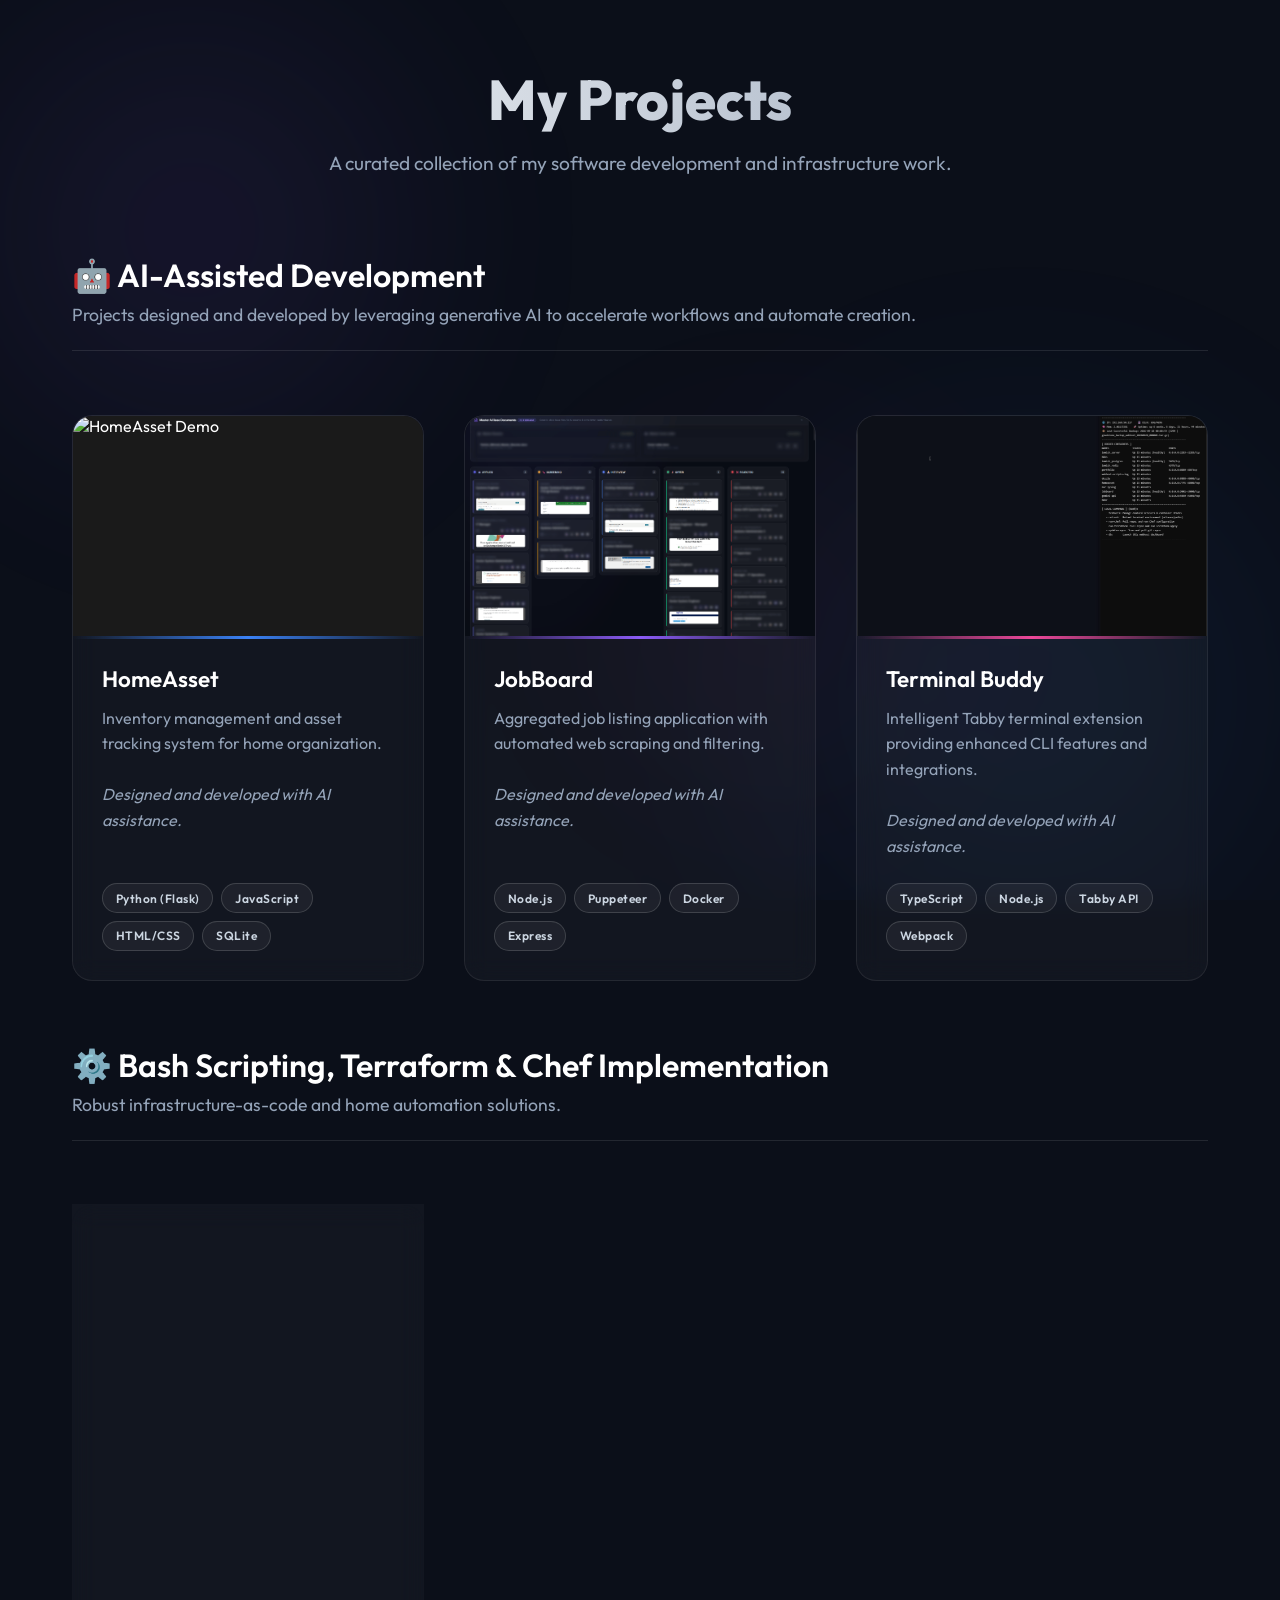
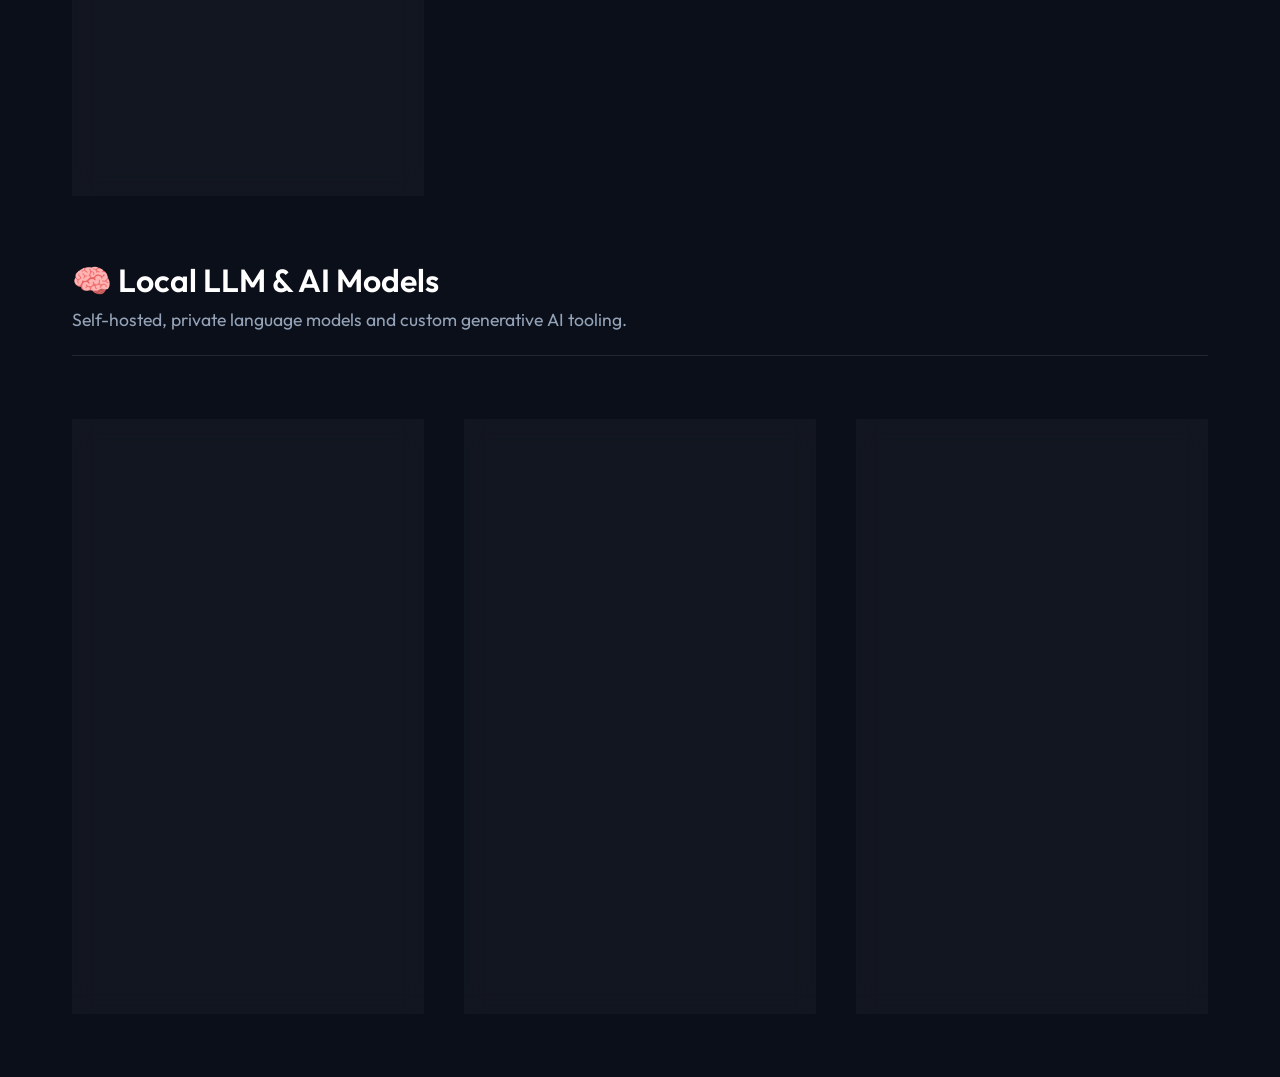
==== commit 3e6ba8d6: "feat: Add new Local AI projects for Audio Archival and Film Restoration" ====
--- a/index.html
+++ b/index.html
@@ -136,6 +136,43 @@
                     </div>
                 </div>
             </article>
+            <!-- Project Card 6: Audio Archival metadata -->
+            <article class="card" onclick="openModal('modal-audio-archive')">
+                <div class="card-image-container">
+                    <img src="assets/localllm/audio_archival_cover.png" alt="Audio Archival Infrastructure" onerror="this.onerror=null; this.src='https://via.placeholder.com/400x250/1a1a1a/555555?text=Audio+Archival'">
+                </div>
+                <div class="card-content">
+                    <div class="accent-line accent-purple"></div>
+                    <h2>Audio Context Extraction & Archival</h2>
+                    <p>Running local transcription engines inside WSL to process oral history recordings and extract structured metadata using local LLMs.</p>
+                    
+                    <div class="tech-stack">
+                        <span class="badge">WSL</span>
+                        <span class="badge">Whisper</span>
+                        <span class="badge">Local LLMs</span>
+                        <span class="badge">Bash</span>
+                    </div>
+                </div>
+            </article>
+
+            <!-- Project Card 7: 8mm Film Restoration -->
+            <article class="card" onclick="openModal('modal-film-restoration')">
+                <div class="card-image-container">
+                    <img src="assets/localllm/film_restoration_cover.png" alt="Film Restoration Infrastructure" onerror="this.onerror=null; this.src='https://via.placeholder.com/400x250/1a1a1a/555555?text=Film+Restoration'">
+                </div>
+                <div class="card-content">
+                    <div class="accent-line accent-green"></div>
+                    <h2>8mm Film Restoration Pipeline</h2>
+                    <p>Automated bash workflow leveraging local AI upscaling and hardware-accelerated filters to clean, stabilize, and enhance digitized vintage film reels.</p>
+                    
+                    <div class="tech-stack">
+                        <span class="badge">FFmpeg</span>
+                        <span class="badge">WSL</span>
+                        <span class="badge">Local AI</span>
+                        <span class="badge">Bash</span>
+                    </div>
+                </div>
+            </article>
         </section>
     </main>
 
@@ -236,6 +273,25 @@
                     </pre>
                 </div>
             </div>
+        </div>
+        
+        <div id="modal-audio-archive">
+            <h2>Audio Context Extraction & Archival Metadata</h2>
+            <p><strong>The Pipeline:</strong> Running local transcription engines (like local Whisper variants) inside WSL to process oral history recordings, family audio tapes, and commentary tracks.</p>
+            <p><strong>The LLM Role:</strong> Once raw transcripts are generated, the text is passed through a local LLM to:</p>
+            <ul>
+                <li>Extract contextual clues (names, dates, locations, event mentions).</li>
+                <li>Generate structured metadata tags, scene summaries, and chronological milestones.</li>
+                <li>Correlate spoken memories directly with digitized assets, turning unstructured spoken audio into searchable, indexed catalog entries for self-hosted archives.</li>
+            </ul>
+        </div>
+
+        <div id="modal-film-restoration">
+            <h2>8mm Film Restoration & Enhancement Pipeline</h2>
+            <p><strong>The Stack:</strong> WSL-based bash automation driving FFmpeg, hardware-accelerated filters, and local AI enhancement workflows.</p>
+            <p><strong>Video Restoration Tuning:</strong> Automated multi-pass video cleanup scripts inside WSL handling film gate stabilization, temporal denoising, and color-cast correction on raw digitized reels from scanner transfers.</p>
+            <p><strong>AI Upscaling vs. Film Grain Fidelity:</strong> Leveraged local models to test super-resolution and enhancement against native-resolution filtering—intentionally dialing in parameters to avoid the plastic "waxy" over-smoothing common with aggressive AI upscalers, preserving authentic 8mm organic grain and edge detail.</p>
+            <p><strong>Batch Merging & Conversion:</strong> Scripted headless batch jobs to losslessly stitch raw segments, correct frame-rate mismatches (e.g., standard 16/18 fps capture to modern presentation cadences), and output clean, optimized archival masters completely offline.</p>
         </div>
     </div>
 
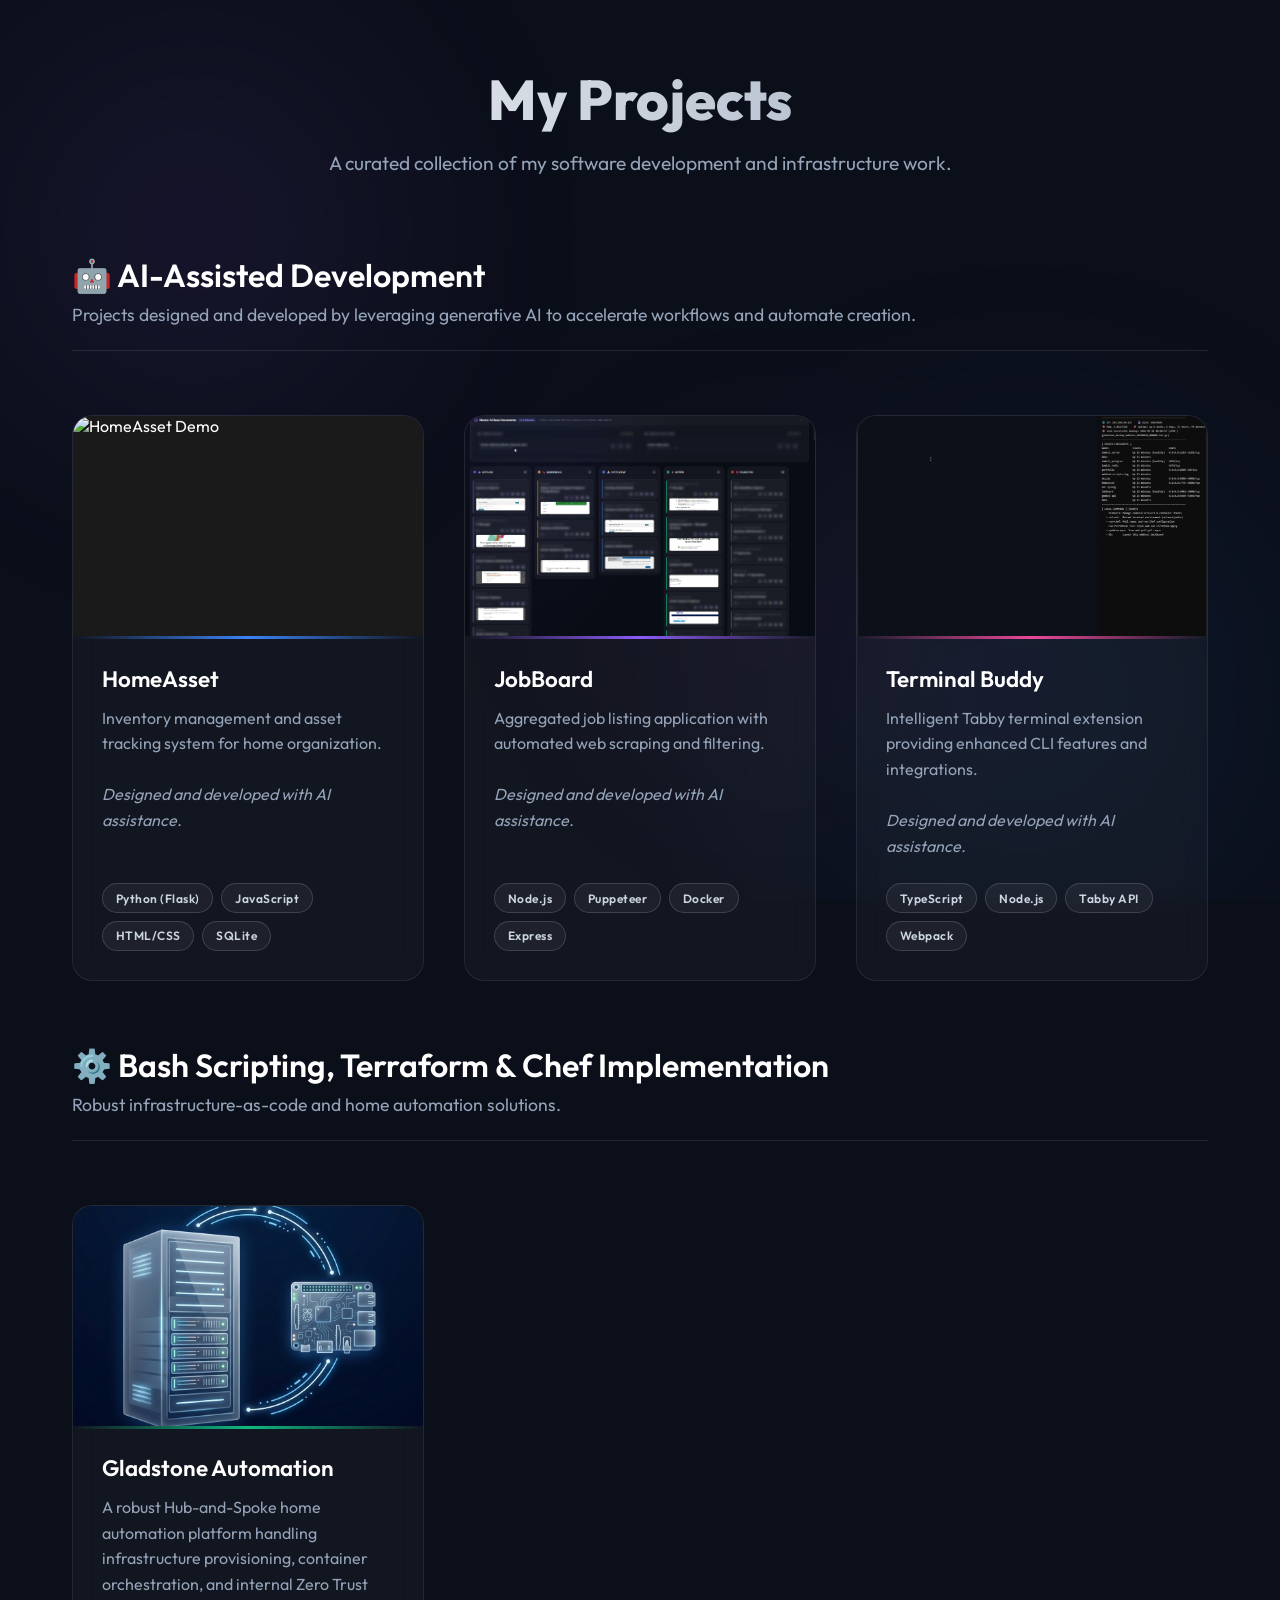
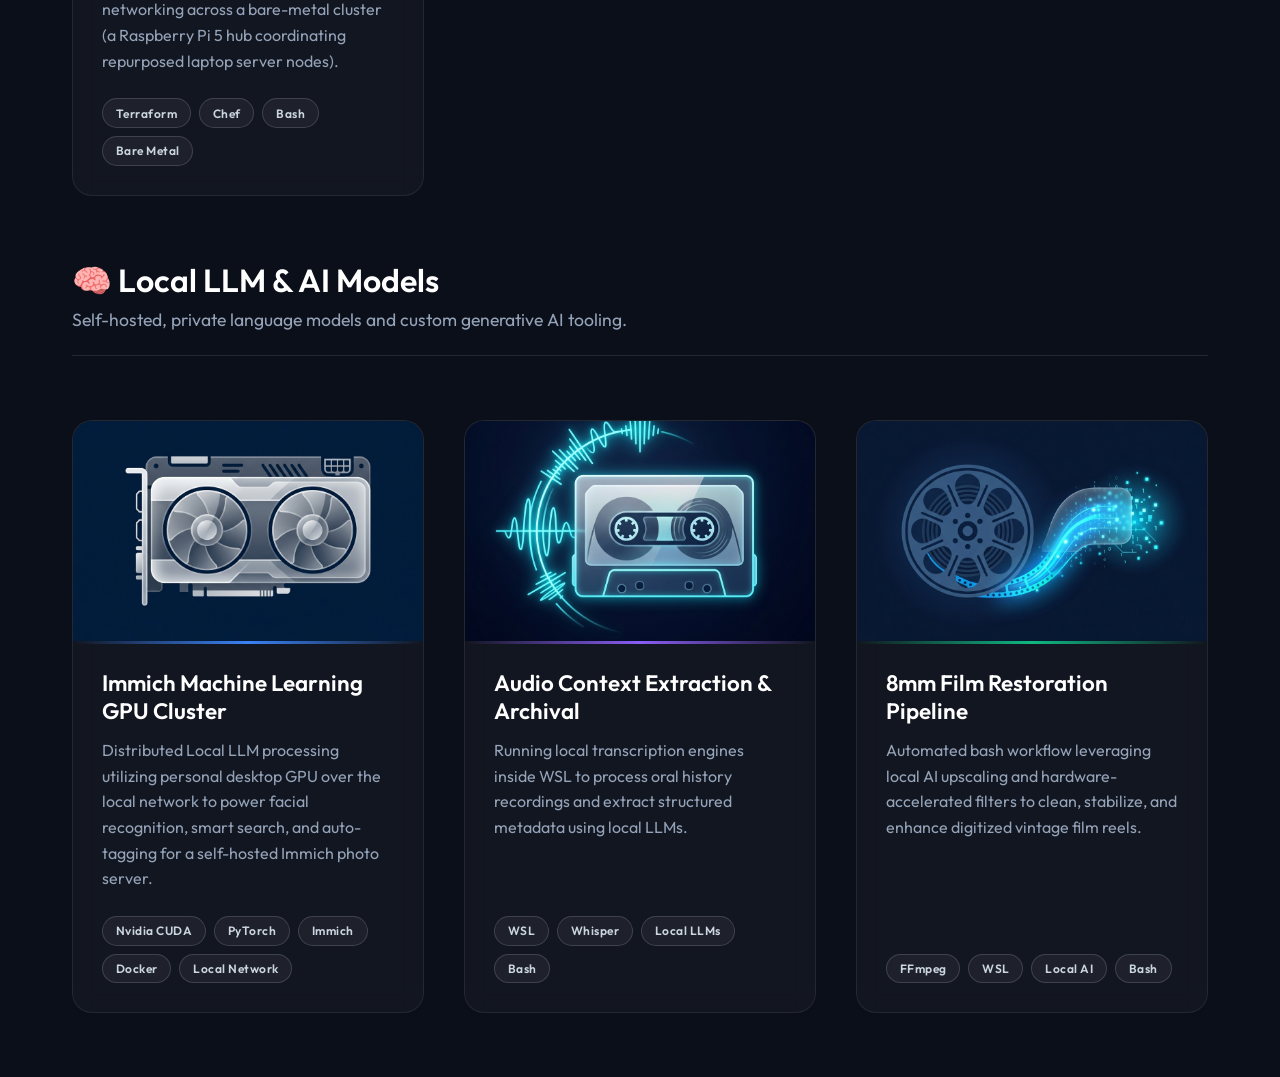
==== commit c5392908: "feat: Add Gladstone Automation image and list of local Docker containers" ====
--- a/index.html
+++ b/index.html
@@ -95,7 +95,7 @@
             <!-- Project Card 4: Gladstone Automation -->
             <article class="card" onclick="openModal('modal-gladstone')">
                 <div class="card-image-container">
-                    <img src="assets/gladstone.gif" alt="Gladstone Automation Demo" onerror="this.onerror=null; this.src='https://via.placeholder.com/400x250/1a1a1a/555555?text=Gladstone+Automation'">
+                    <img src="assets/gladstone_cover.png" alt="Gladstone Automation Demo" onerror="this.onerror=null; this.src='https://via.placeholder.com/400x250/1a1a1a/555555?text=Gladstone+Automation'">
                 </div>
                 <div class="card-content">
                     <div class="accent-line accent-green"></div>
@@ -220,6 +220,16 @@
             <h2>Gladstone Automation</h2>
             <p><strong>Gladstone Automation</strong> is a robust Infrastructure-as-Code (IaC) home lab deployment built around a highly resilient Hub-and-Spoke architecture.</p>
             <p>It utilizes a central Raspberry Pi 5 acting as the Hub, orchestrated via raw Bash scripting, which controls and monitors distributed 'Spoke' nodes (repurposed laptops running Debian). The entire spoke infrastructure is strictly managed using <strong>Terraform</strong> and <strong>Chef</strong> to guarantee reproducible, automated deployments of Docker containers, secure networking tunnels, and system configurations with zero manual intervention required.</p>
+            
+            <h3 style="color: #fff; margin-top: 1.5rem; margin-bottom: 0.5rem; font-size: 1.1rem;">Active Local Services</h3>
+            <ul style="color: var(--text-secondary); margin-left: 1.5rem; margin-bottom: 1.5rem; line-height: 1.6;">
+                <li><strong>Nginx Proxy Manager:</strong> Internal reverse proxy for domain routing.</li>
+                <li><strong>Cloudflared (Zero Trust):</strong> Secure tunnel exposing specific services without opening ports.</li>
+                <li><strong>Immich:</strong> Self-hosted photo and video backup solution (backed by Local LLM processing).</li>
+                <li><strong>JobBoard:</strong> AI-assisted recruitment tracking Kanban board.</li>
+                <li><strong>HomeAsset:</strong> Household inventory and asset tracking database.</li>
+                <li><strong>Showcase Portfolio:</strong> This central portfolio routing interface.</li>
+            </ul>
             <div class="modal-media-gallery">
                 <h3 style="color: #fff; margin-top: 1rem; font-weight: 600;">Architecture Topology Map</h3>
                 <div style="background: rgba(255,255,255,0.03); padding: 2rem 1rem; border-radius: 12px; border: 1px solid var(--card-border); overflow-x: auto; display: flex; justify-content: center; min-height: 500px; align-items: center;">
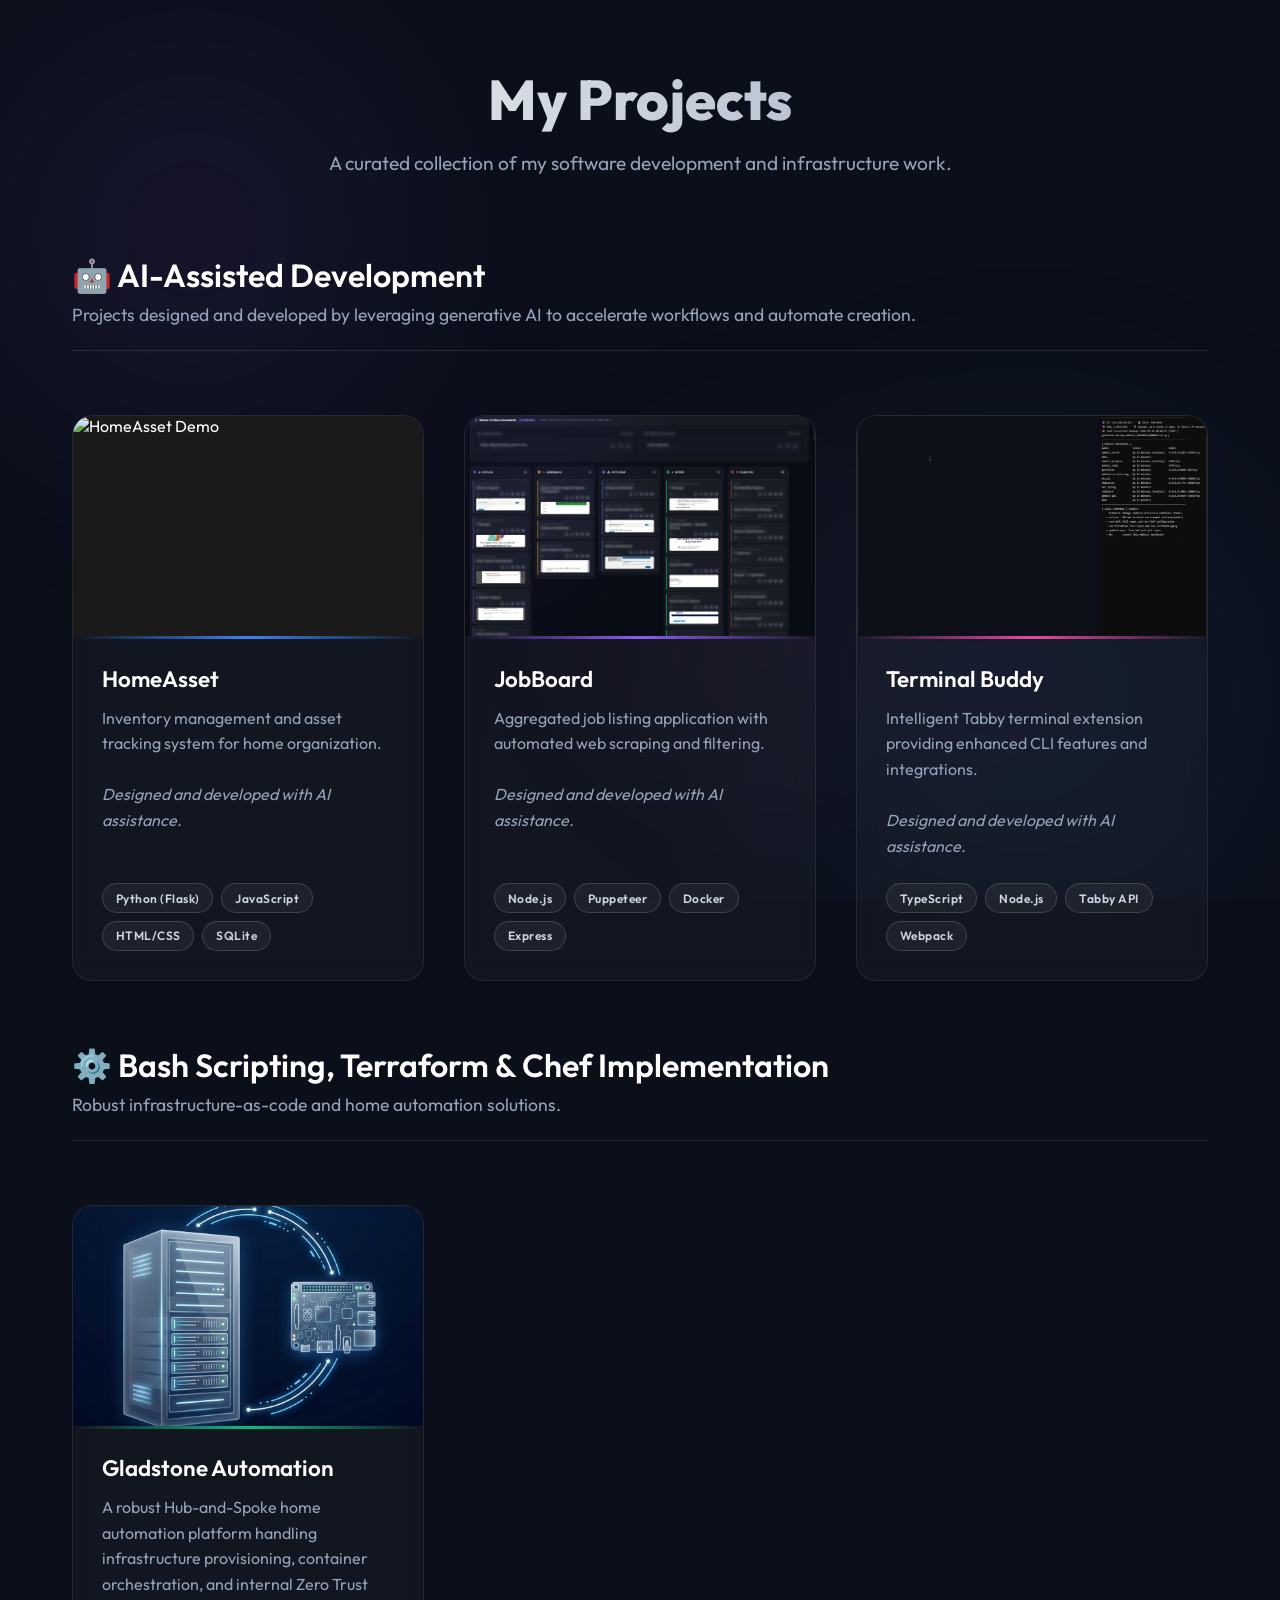
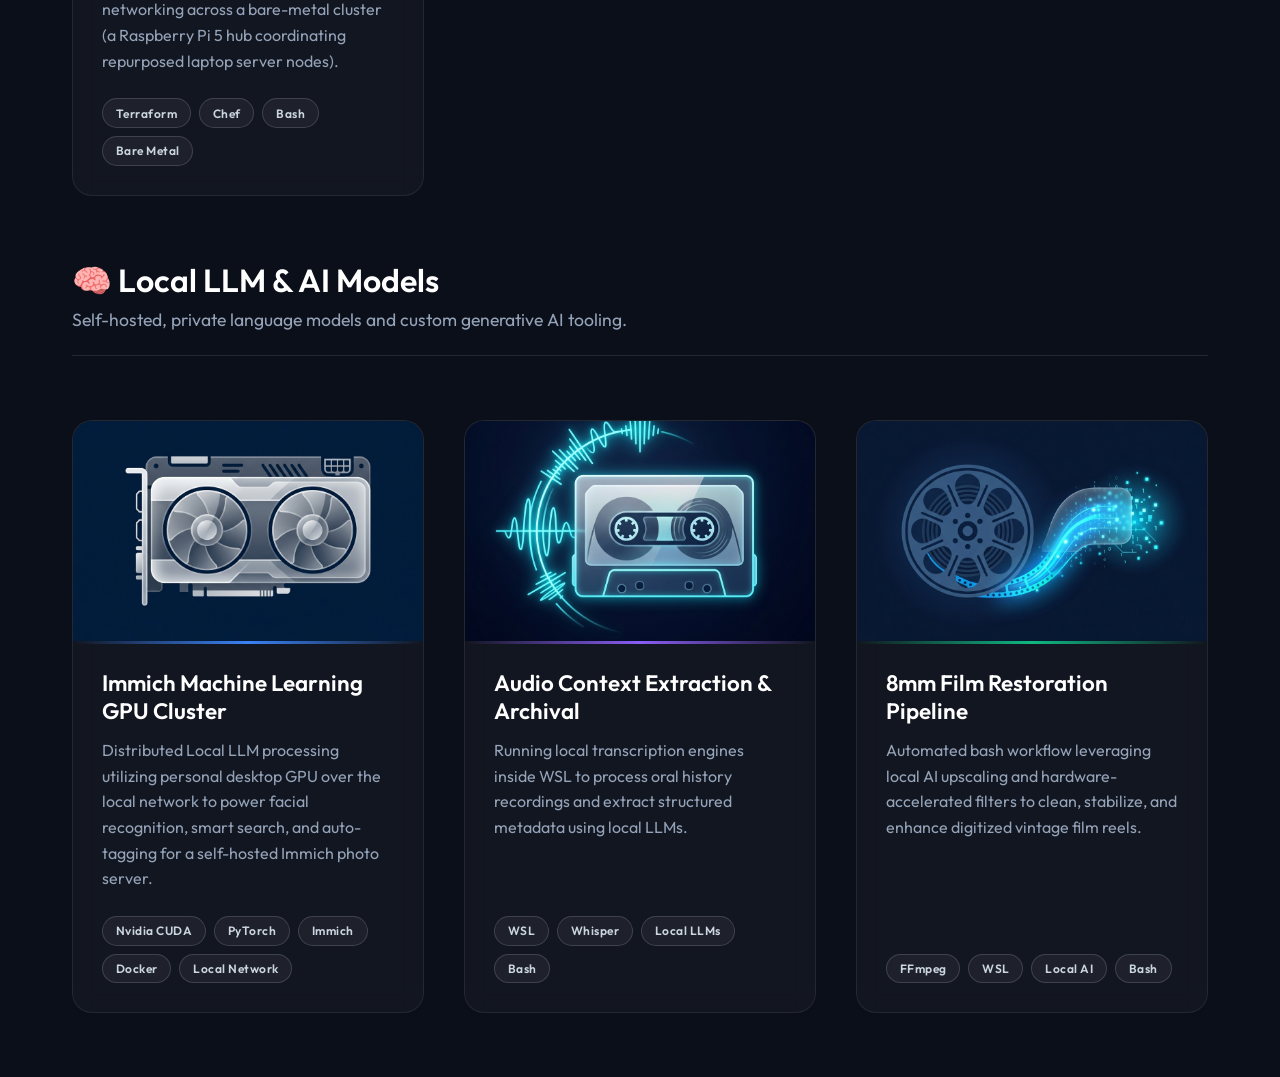
==== commit 34d79f88: "chore: Expand Gladstone Automation container list" ====
--- a/index.html
+++ b/index.html
@@ -223,12 +223,15 @@
             
             <h3 style="color: #fff; margin-top: 1.5rem; margin-bottom: 0.5rem; font-size: 1.1rem;">Active Local Services</h3>
             <ul style="color: var(--text-secondary); margin-left: 1.5rem; margin-bottom: 1.5rem; line-height: 1.6;">
-                <li><strong>Nginx Proxy Manager:</strong> Internal reverse proxy for domain routing.</li>
                 <li><strong>Cloudflared (Zero Trust):</strong> Secure tunnel exposing specific services without opening ports.</li>
-                <li><strong>Immich:</strong> Self-hosted photo and video backup solution (backed by Local LLM processing).</li>
+                <li><strong>Immich Stack (Server, Postgres, Redis):</strong> Self-hosted photo and video backup solution (backed by Local LLM processing).</li>
                 <li><strong>JobBoard:</strong> AI-assisted recruitment tracking Kanban board.</li>
                 <li><strong>HomeAsset:</strong> Household inventory and asset tracking database.</li>
                 <li><strong>Showcase Portfolio:</strong> This central portfolio routing interface.</li>
+                <li><strong>RustDesk (hbbs/hbbr):</strong> Self-hosted remote desktop control and relay servers.</li>
+                <li><strong>Gemini API:</strong> Local AI inference endpoint and integration gateway.</li>
+                <li><strong>Dozzle:</strong> Real-time web-based log viewer for Docker container monitoring.</li>
+                <li><strong>NVR Syslog & Webhost Scripts:</strong> Centralized logging and automation cron monitoring.</li>
             </ul>
             <div class="modal-media-gallery">
                 <h3 style="color: #fff; margin-top: 1rem; font-weight: 600;">Architecture Topology Map</h3>
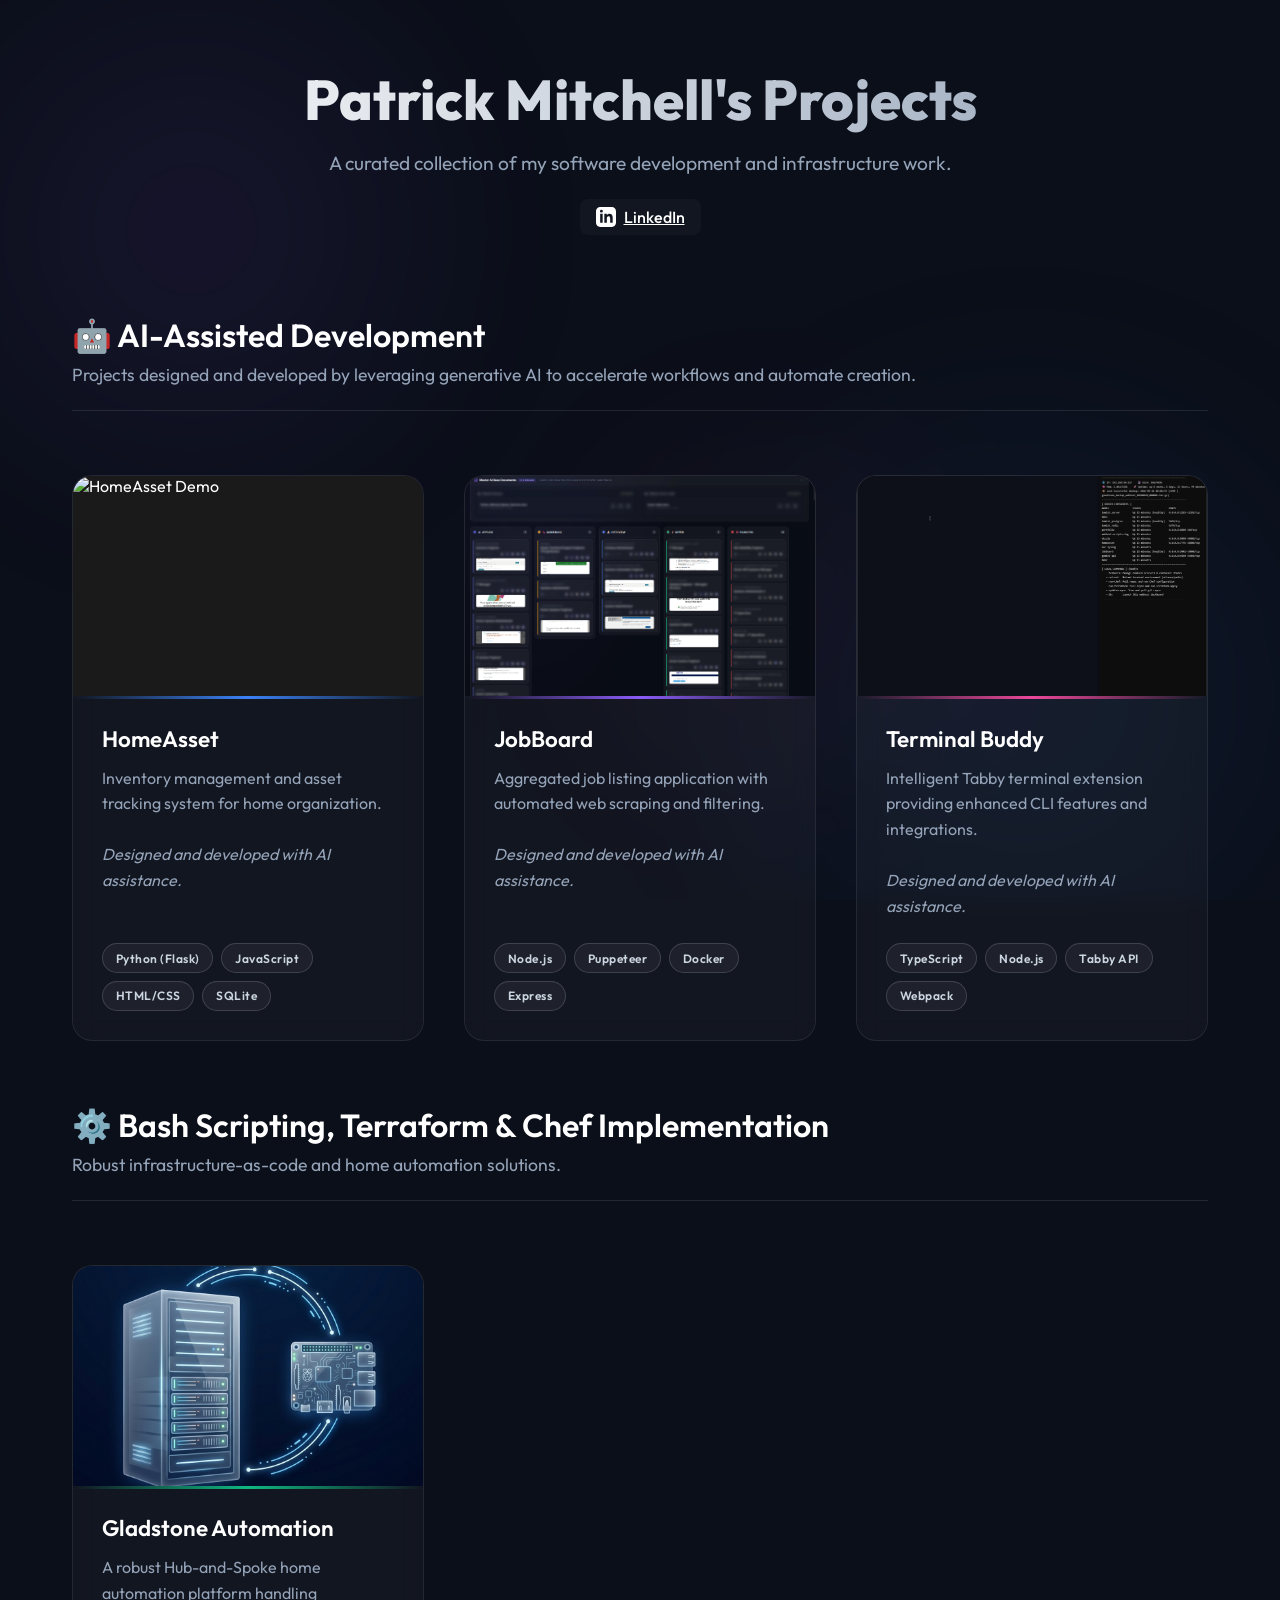
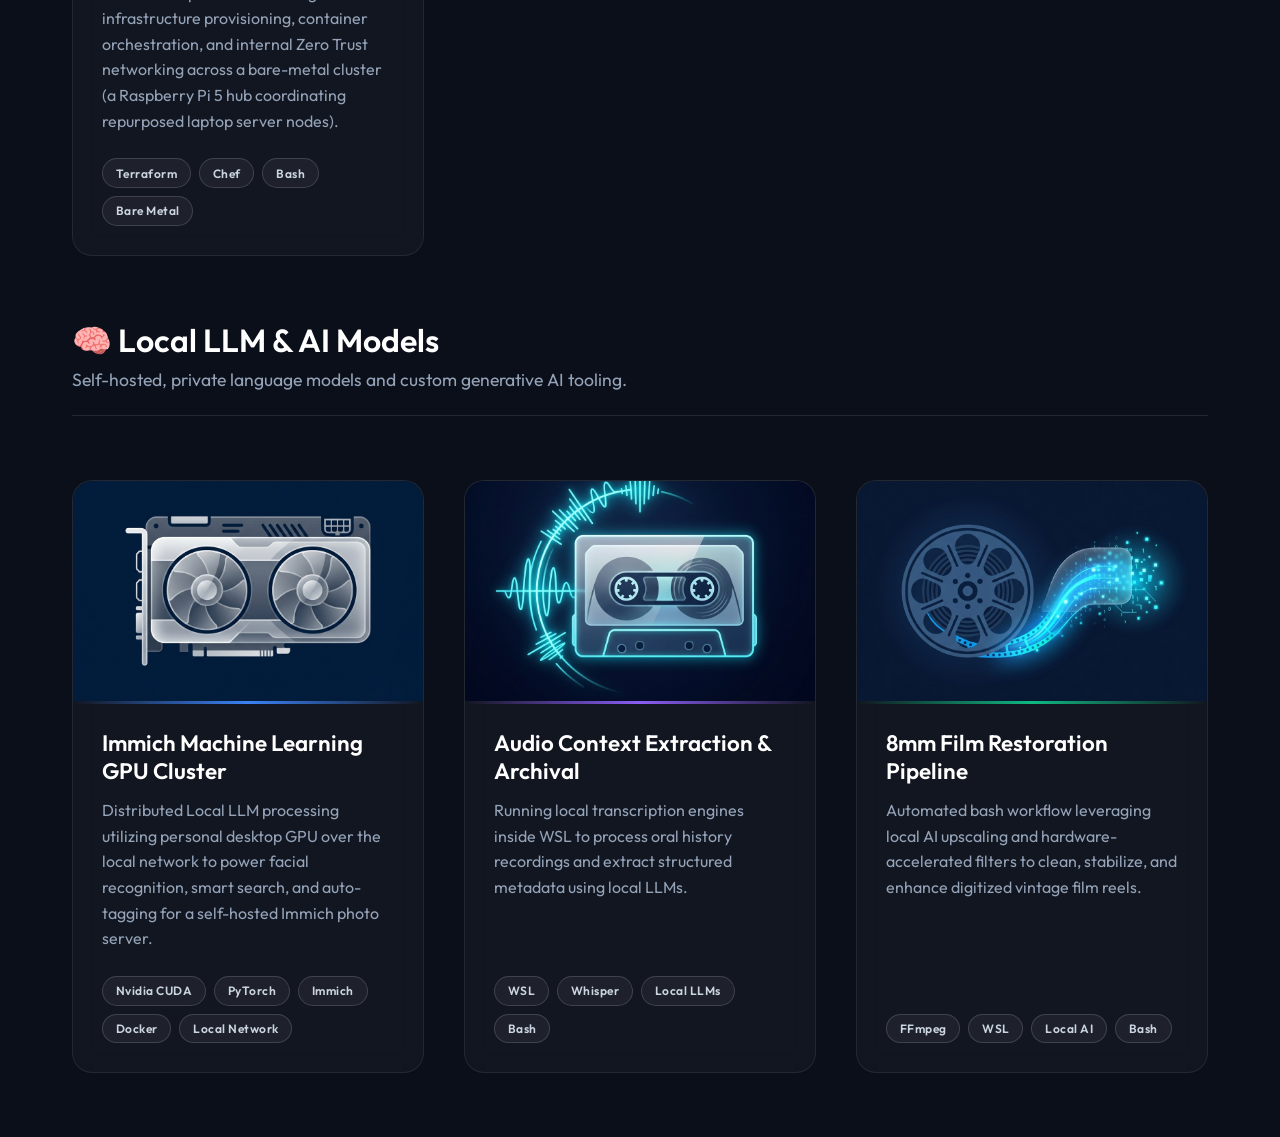
==== commit 0816af66: "Update title and add LinkedIn link" ====
--- a/index.html
+++ b/index.html
@@ -21,8 +21,14 @@
 
     <main class="container">
         <header>
-            <h1>My Projects</h1>
+            <h1>Patrick Mitchell's Projects</h1>
             <p>A curated collection of my software development and infrastructure work.</p>
+            <div style="margin-top: 1.5rem;">
+                <a href="https://www.linkedin.com/in/patrick-mitchell-dev/" target="_blank" rel="noopener noreferrer" style="display: inline-flex; align-items: center; gap: 0.5rem; color: var(--primary-color); font-weight: 500; padding: 0.5rem 1rem; border: 1px solid var(--border-color); border-radius: 8px; background: var(--card-bg); transition: all 0.3s ease;" onmouseover="this.style.borderColor='var(--primary-color)'; this.style.transform='translateY(-2px)';" onmouseout="this.style.borderColor='var(--border-color)'; this.style.transform='translateY(0)';">
+                    <svg xmlns="http://www.w3.org/2000/svg" width="20" height="20" viewBox="0 0 24 24" fill="currentColor"><path d="M19 0h-14c-2.761 0-5 2.239-5 5v14c0 2.761 2.239 5 5 5h14c2.762 0 5-2.239 5-5v-14c0-2.761-2.238-5-5-5zm-11 19h-3v-11h3v11zm-1.5-12.268c-.966 0-1.75-.79-1.75-1.764s.784-1.764 1.75-1.764 1.75.79 1.75 1.764-.783 1.764-1.75 1.764zm13.5 12.268h-3v-5.604c0-3.368-4-3.113-4 0v5.604h-3v-11h3v1.765c1.396-2.586 7-2.777 7 2.476v6.759z"/></svg>
+                    LinkedIn
+                </a>
+            </div>
         </header>
 
         <!-- AI Assisted Projects Section -->
